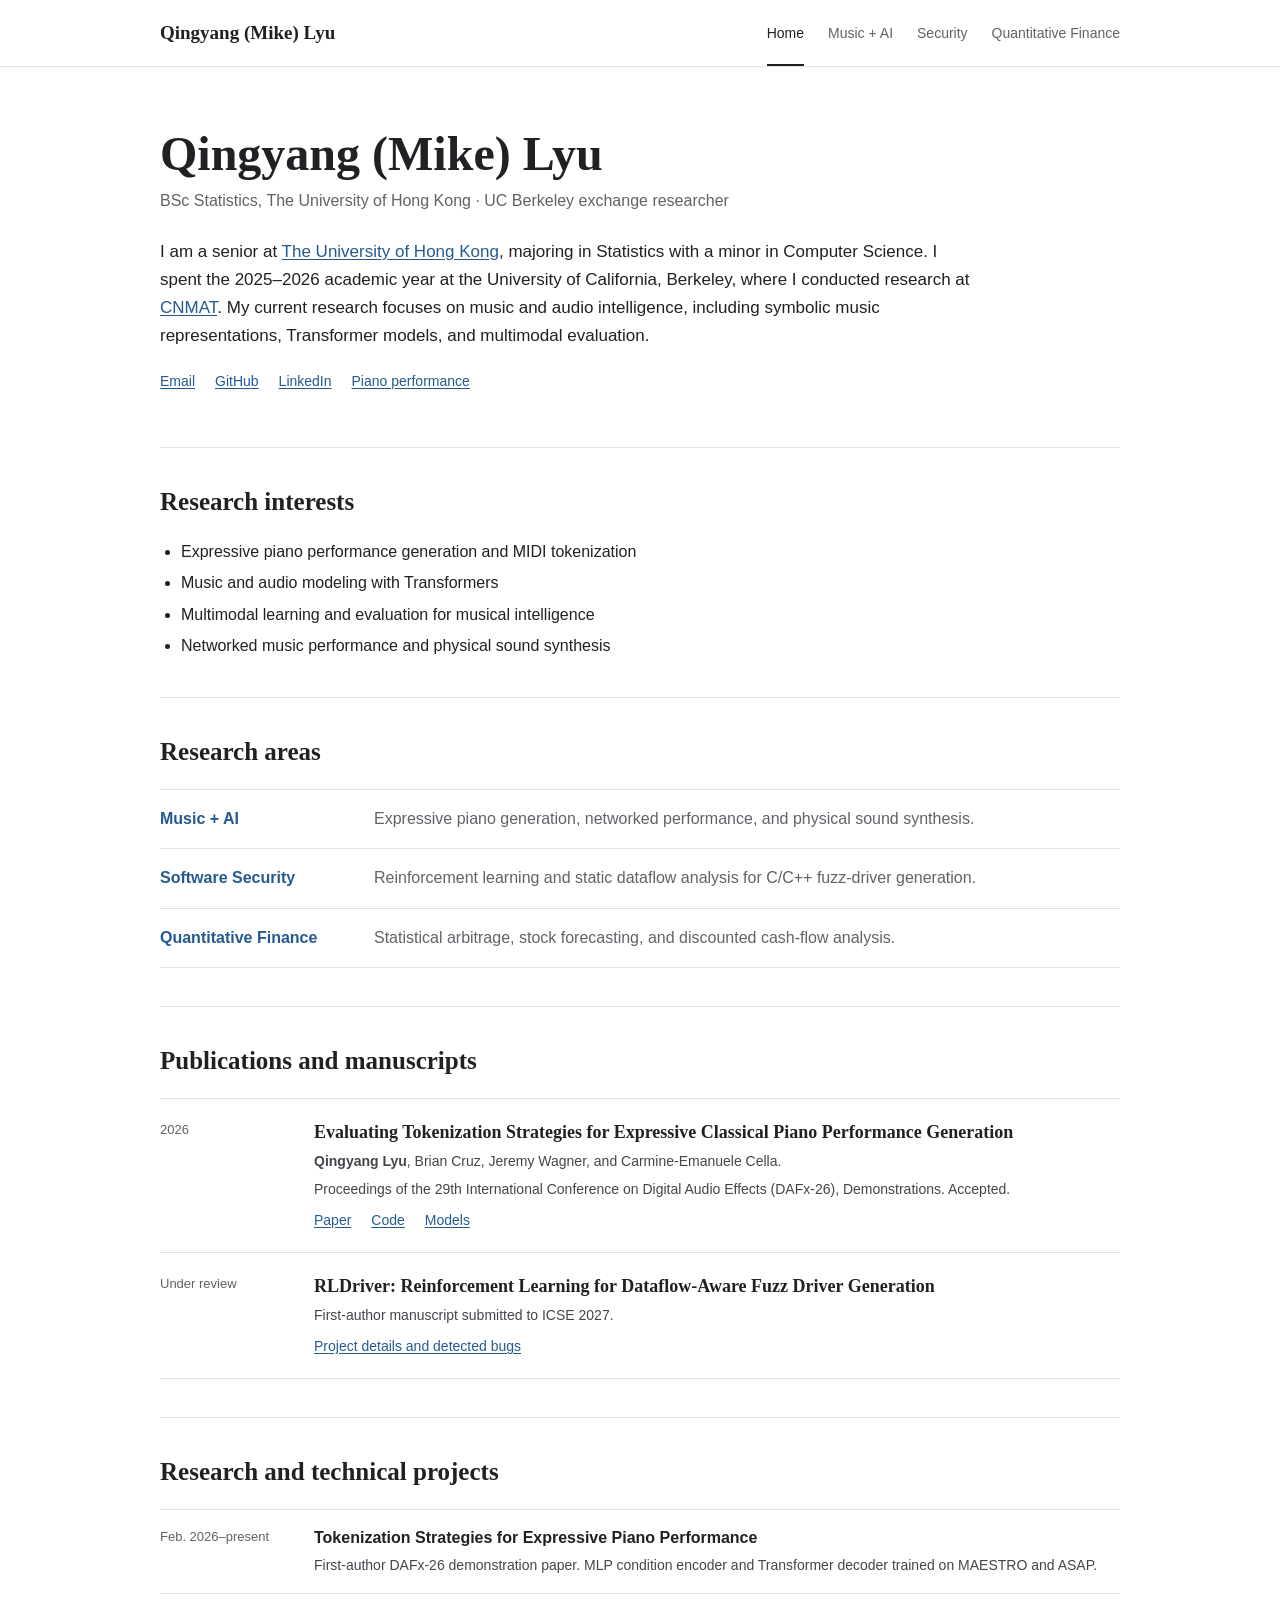
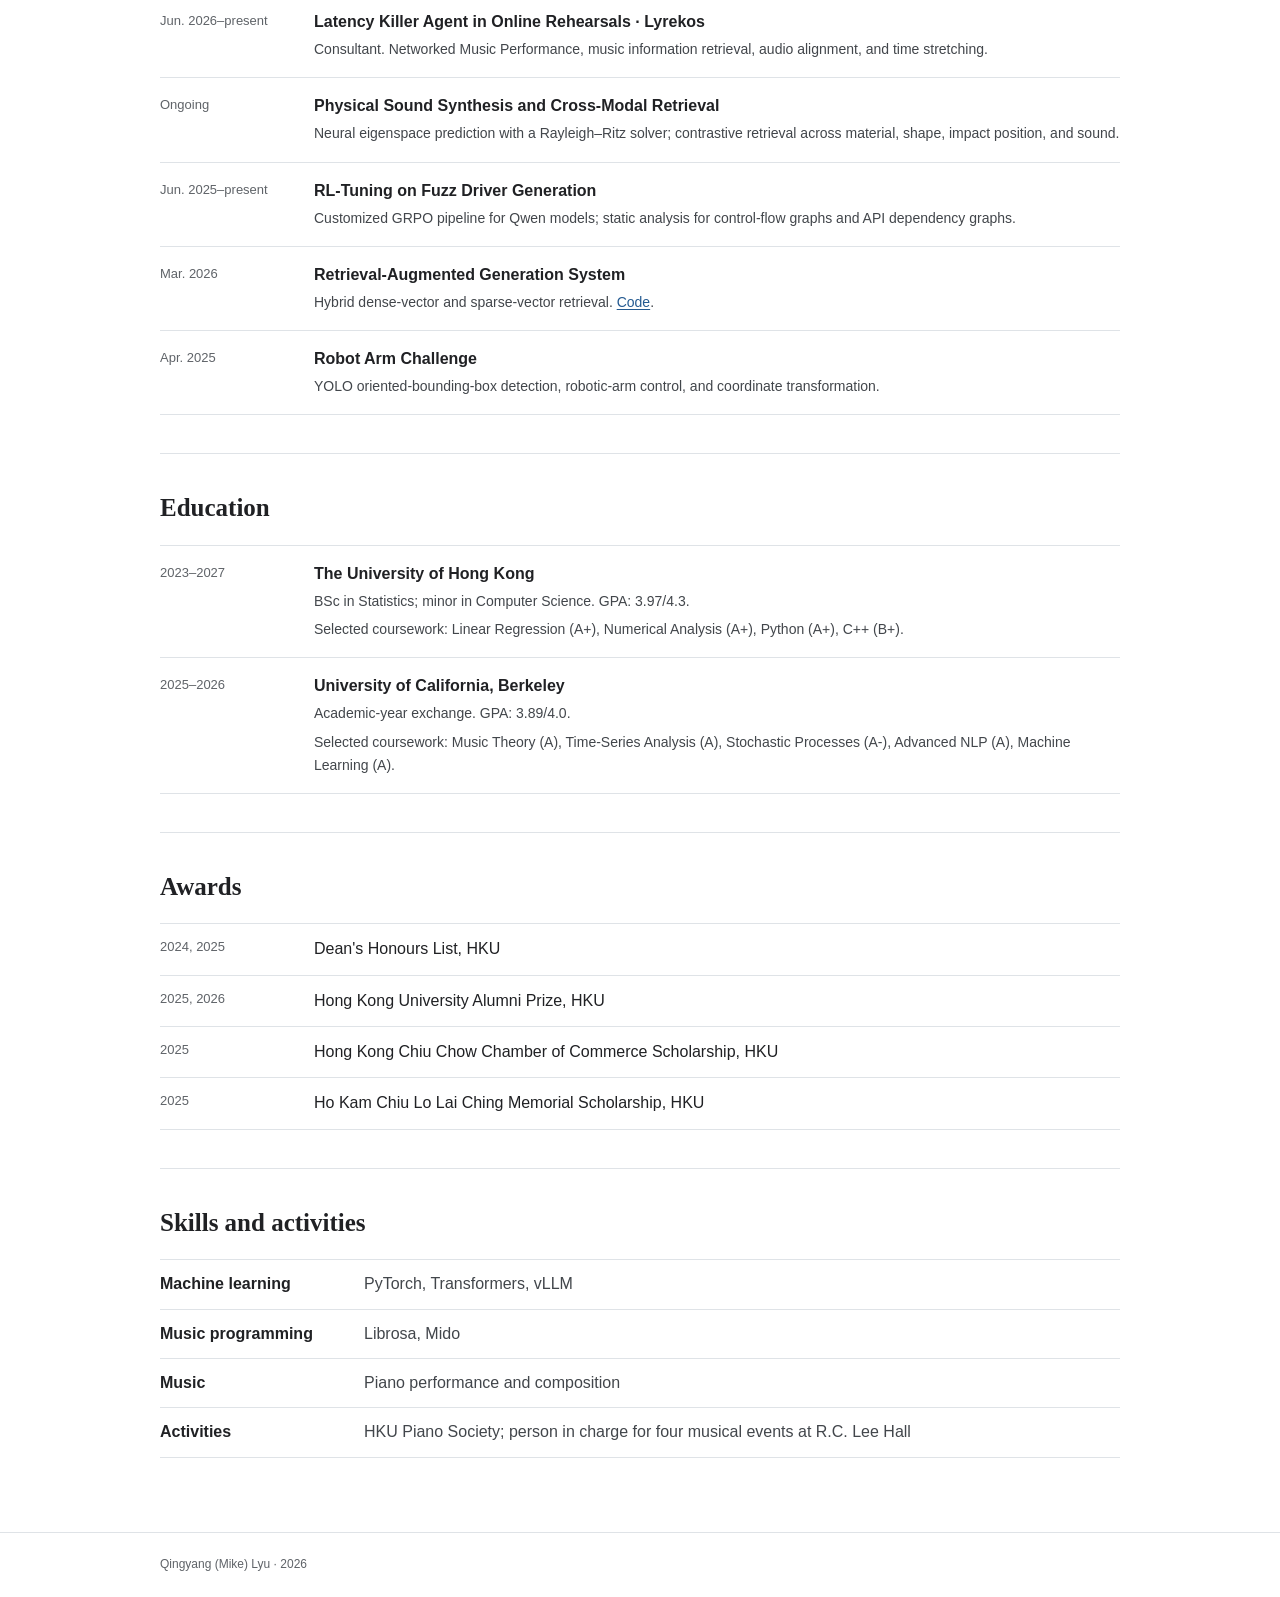
==== index.html @ 2579df9a "Bust stylesheet cache for Pages deployment" ====
<!doctype html>
<html lang="en">
  <head>
    <meta charset="utf-8" />
    <meta name="viewport" content="width=device-width, initial-scale=1" />
    <meta name="description" content="Qingyang (Mike) Lyu — music intelligence, software security, and quantitative modeling." />
    <meta name="theme-color" content="#ffffff" />
    <title>Qingyang (Mike) Lyu</title>
    <link rel="stylesheet" href="styles.css?v=20260822" />
    <script src="script.js" defer></script>
  </head>
  <body>
    <a class="skip-link" href="#main">Skip to content</a>
    <header class="site-header">
      <div class="nav-shell">
        <a class="wordmark" href="index.html">Qingyang (Mike) Lyu</a>
        <button class="nav-toggle" type="button" aria-expanded="false" aria-controls="site-nav">Menu</button>
        <nav class="site-nav" id="site-nav" aria-label="Primary navigation">
          <a class="is-current" href="index.html" aria-current="page">Home</a>
          <a href="music.html">Music + AI</a>
          <a href="security.html">Security</a>
          <a href="quant.html">Quantitative Finance</a>
        </nav>
      </div>
    </header>

    <main id="main" class="page-shell">
      <section class="bio" aria-labelledby="name">
        <h1 id="name">Qingyang (Mike) Lyu</h1>
        <p class="affiliation">BSc Statistics, The University of Hong Kong · UC Berkeley exchange researcher</p>
        <p>
          I am a senior at <a href="https://www.hku.hk/" target="_blank" rel="noreferrer">The University of Hong Kong</a>,
          majoring in Statistics with a minor in Computer Science. I spent the 2025–2026 academic year at the
          University of California, Berkeley, where I conducted research at
          <a href="https://cnmat.berkeley.edu/" target="_blank" rel="noreferrer">CNMAT</a>. My current research focuses on
          music and audio intelligence, including symbolic music representations, Transformer models, and multimodal evaluation.
        </p>
        <p class="inline-links">
          <a href="mailto:mikelyu@berkeley.edu">Email</a>
          <a href="https://github.com/Mike-menny" target="_blank" rel="noreferrer">GitHub</a>
          <a href="https://www.linkedin.com/in/qingyang-lyu-05180033b/" target="_blank" rel="noreferrer">LinkedIn</a>
          <a href="https://youtu.be/u3phIVxGdA0" target="_blank" rel="noreferrer">Piano performance</a>
        </p>
      </section>

      <section aria-labelledby="interests-title">
        <h2 id="interests-title">Research interests</h2>
        <ul class="plain-list">
          <li>Expressive piano performance generation and MIDI tokenization</li>
          <li>Music and audio modeling with Transformers</li>
          <li>Multimodal learning and evaluation for musical intelligence</li>
          <li>Networked music performance and physical sound synthesis</li>
        </ul>
      </section>

      <section aria-labelledby="areas-title">
        <h2 id="areas-title">Research areas</h2>
        <div class="research-index">
          <a href="music.html"><strong>Music + AI</strong><span>Expressive piano generation, networked performance, and physical sound synthesis.</span></a>
          <a href="security.html"><strong>Software Security</strong><span>Reinforcement learning and static dataflow analysis for C/C++ fuzz-driver generation.</span></a>
          <a href="quant.html"><strong>Quantitative Finance</strong><span>Statistical arbitrage, stock forecasting, and discounted cash-flow analysis.</span></a>
        </div>
      </section>

      <section aria-labelledby="publications-title">
        <h2 id="publications-title">Publications and manuscripts</h2>
        <div class="record-list">
          <article class="record">
            <div class="record-date">2026</div>
            <div>
              <h3>Evaluating Tokenization Strategies for Expressive Classical Piano Performance Generation</h3>
              <p><strong>Qingyang Lyu</strong>, Brian Cruz, Jeremy Wagner, and Carmine-Emanuele Cella.</p>
              <p>Proceedings of the 29th International Conference on Digital Audio Effects (DAFx-26), Demonstrations. Accepted.</p>
              <p class="record-links">
                <a href="assets/papers/lyu-et-al-dafx-2026.pdf" target="_blank">Paper</a>
                <a href="https://github.com/Mike-menny/Evaluating-Tokenization-Strategies" target="_blank" rel="noreferrer">Code</a>
                <a href="https://huggingface.co/cnmat/MIDI_tokenization_models" target="_blank" rel="noreferrer">Models</a>
              </p>
            </div>
          </article>
          <article class="record">
            <div class="record-date">Under review</div>
            <div>
              <h3>RLDriver: Reinforcement Learning for Dataflow-Aware Fuzz Driver Generation</h3>
              <p>First-author manuscript submitted to ICSE 2027.</p>
              <p class="record-links"><a href="security.html">Project details and detected bugs</a></p>
            </div>
          </article>
        </div>
      </section>

      <section aria-labelledby="projects-title">
        <h2 id="projects-title">Research and technical projects</h2>
        <div class="record-list compact-records">
          <article class="record"><div class="record-date">Feb. 2026–present</div><div><h3>Tokenization Strategies for Expressive Piano Performance</h3><p>First-author DAFx-26 demonstration paper. MLP condition encoder and Transformer decoder trained on MAESTRO and ASAP.</p></div></article>
          <article class="record"><div class="record-date">Jun. 2026–present</div><div><h3>Latency Killer Agent in Online Rehearsals · Lyrekos</h3><p>Consultant. Networked Music Performance, music information retrieval, audio alignment, and time stretching.</p></div></article>
          <article class="record"><div class="record-date">Ongoing</div><div><h3>Physical Sound Synthesis and Cross-Modal Retrieval</h3><p>Neural eigenspace prediction with a Rayleigh–Ritz solver; contrastive retrieval across material, shape, impact position, and sound.</p></div></article>
          <article class="record"><div class="record-date">Jun. 2025–present</div><div><h3>RL-Tuning on Fuzz Driver Generation</h3><p>Customized GRPO pipeline for Qwen models; static analysis for control-flow graphs and API dependency graphs.</p></div></article>
          <article class="record"><div class="record-date">Mar. 2026</div><div><h3>Retrieval-Augmented Generation System</h3><p>Hybrid dense-vector and sparse-vector retrieval. <a href="https://github.com/HLXY-420/cs288-sp26-a3" target="_blank" rel="noreferrer">Code</a>.</p></div></article>
          <article class="record"><div class="record-date">Apr. 2025</div><div><h3>Robot Arm Challenge</h3><p>YOLO oriented-bounding-box detection, robotic-arm control, and coordinate transformation.</p></div></article>
        </div>
      </section>

      <section aria-labelledby="education-title">
        <h2 id="education-title">Education</h2>
        <div class="record-list compact-records">
          <article class="record">
            <div class="record-date">2023–2027</div>
            <div><h3>The University of Hong Kong</h3><p>BSc in Statistics; minor in Computer Science. GPA: 3.97/4.3.</p><p>Selected coursework: Linear Regression (A+), Numerical Analysis (A+), Python (A+), C++ (B+).</p></div>
          </article>
          <article class="record">
            <div class="record-date">2025–2026</div>
            <div><h3>University of California, Berkeley</h3><p>Academic-year exchange. GPA: 3.89/4.0.</p><p>Selected coursework: Music Theory (A), Time-Series Analysis (A), Stochastic Processes (A-), Advanced NLP (A), Machine Learning (A).</p></div>
          </article>
        </div>
      </section>

      <section aria-labelledby="awards-title">
        <h2 id="awards-title">Awards</h2>
        <ul class="dated-list">
          <li><span>2024, 2025</span>Dean's Honours List, HKU</li>
          <li><span>2025, 2026</span>Hong Kong University Alumni Prize, HKU</li>
          <li><span>2025</span>Hong Kong Chiu Chow Chamber of Commerce Scholarship, HKU</li>
          <li><span>2025</span>Ho Kam Chiu Lo Lai Ching Memorial Scholarship, HKU</li>
        </ul>
      </section>

      <section aria-labelledby="skills-title">
        <h2 id="skills-title">Skills and activities</h2>
        <dl class="fact-list">
          <div><dt>Machine learning</dt><dd>PyTorch, Transformers, vLLM</dd></div>
          <div><dt>Music programming</dt><dd>Librosa, Mido</dd></div>
          <div><dt>Music</dt><dd>Piano performance and composition</dd></div>
          <div><dt>Activities</dt><dd>HKU Piano Society; person in charge for four musical events at R.C. Lee Hall</dd></div>
        </dl>
      </section>
    </main>

    <footer class="site-footer"><div class="page-shell">Qingyang (Mike) Lyu · <span data-year></span></div></footer>
  </body>
</html>
---- styles.css ----
:root {
  --ink: #202124;
  --muted: #5f6368;
  --link: #245a91;
  --line: #dfe3e7;
  --soft: #f6f8fa;
  --max: 960px;
  --sans: -apple-system, BlinkMacSystemFont, "Segoe UI", Helvetica, Arial, sans-serif;
  --serif: Georgia, "Times New Roman", serif;
}

* { box-sizing: border-box; }
html { scroll-behavior: smooth; }
body { margin: 0; color: var(--ink); background: #fff; font-family: var(--sans); font-size: 16px; line-height: 1.65; text-rendering: optimizeLegibility; }
a { color: var(--link); text-underline-offset: 2px; }
a:hover, a:focus-visible { color: #123f6b; }
img { display: block; max-width: 100%; height: auto; }
button { font: inherit; }
.page-shell { width: min(calc(100% - 40px), var(--max)); margin-inline: auto; }
.skip-link { position: fixed; top: -80px; left: 12px; z-index: 100; padding: 8px 12px; color: #fff; background: var(--ink); }
.skip-link:focus { top: 12px; }

.site-header { border-bottom: 1px solid var(--line); background: #fff; }
.nav-shell { width: min(calc(100% - 40px), var(--max)); min-height: 66px; margin: auto; display: flex; align-items: center; justify-content: space-between; gap: 28px; }
.wordmark { color: var(--ink); font-family: var(--serif); font-size: 19px; font-weight: 700; text-decoration: none; }
.site-nav { display: flex; align-items: center; gap: 24px; }
.site-nav a { padding: 22px 0 18px; border-bottom: 2px solid transparent; color: var(--muted); font-size: 14px; text-decoration: none; }
.site-nav a:hover, .site-nav a:focus-visible, .site-nav a.is-current { color: var(--ink); border-color: var(--ink); }
.nav-toggle { display: none; padding: 4px 0; border: 0; color: var(--ink); background: transparent; }

main.page-shell { padding-bottom: 36px; }
main > section { padding: 38px 0; border-top: 1px solid var(--line); }
main > section:first-child { border-top: 0; }
.bio { padding-top: 58px; padding-bottom: 42px; }
h1, h2, h3 { color: var(--ink); }
h1 { margin: 0 0 5px; font-family: var(--serif); font-size: clamp(34px, 5vw, 48px); line-height: 1.2; }
h2 { margin: 0 0 20px; font-family: var(--serif); font-size: 25px; line-height: 1.3; }
h3 { margin: 0; font-size: 16px; line-height: 1.45; }
p { margin: 0 0 12px; }
.bio > p:not(.affiliation):not(.inline-links) { max-width: 820px; font-size: 17px; }
.affiliation { margin-bottom: 24px; color: var(--muted); }
.inline-links, .record-links { display: flex; flex-wrap: wrap; gap: 8px 20px; }
.inline-links { margin-top: 20px; }
.inline-links a, .record-links a { font-size: 14px; }
.plain-list { margin: 0; padding-left: 21px; }
.plain-list li + li { margin-top: 5px; }

.research-index { border-top: 1px solid var(--line); }
.research-index a { display: grid; grid-template-columns: 190px 1fr; gap: 24px; padding: 16px 0; border-bottom: 1px solid var(--line); text-decoration: none; }
.research-index strong { color: var(--link); }
.research-index span { color: var(--muted); }

.record-list { border-top: 1px solid var(--line); }
.record { display: grid; grid-template-columns: 130px minmax(0, 1fr); gap: 24px; padding: 20px 0; border-bottom: 1px solid var(--line); }
.record-date { color: var(--muted); font-size: 13px; }
.record h3 { font-family: var(--serif); font-size: 18px; font-weight: 600; }
.record p { margin: 5px 0 0; color: #42464b; font-size: 14px; }
.record-links { margin-top: 8px !important; }
.compact-records .record { padding: 16px 0; }
.compact-records .record h3 { font-family: var(--sans); font-size: 16px; }

.dated-list { margin: 0; padding: 0; border-top: 1px solid var(--line); list-style: none; }
.dated-list li { display: grid; grid-template-columns: 130px 1fr; gap: 24px; padding: 12px 0; border-bottom: 1px solid var(--line); }
.dated-list span { color: var(--muted); font-size: 13px; }
.fact-list { margin: 0; border-top: 1px solid var(--line); }
.fact-list > div { display: grid; grid-template-columns: 180px 1fr; gap: 24px; padding: 11px 0; border-bottom: 1px solid var(--line); }
.fact-list dt { font-weight: 600; }
.fact-list dd { margin: 0; color: #42464b; }

.page-header { padding: 48px 0 34px; border-bottom: 1px solid var(--line); }
.eyebrow { margin: 0 0 7px; color: var(--muted); font-size: 13px; }
.page-header h1 { max-width: 820px; font-size: clamp(31px, 4.5vw, 43px); }
.page-header .summary { max-width: 820px; margin-top: 18px; color: #42464b; font-size: 17px; }
.page-meta { display: flex; flex-wrap: wrap; gap: 6px 22px; margin-top: 18px; color: var(--muted); font-size: 13px; }

.project-entry { padding: 36px 0; border-bottom: 1px solid var(--line); }
.project-entry:last-child { border-bottom: 0; }
.project-entry h2 { margin-bottom: 12px; }
.project-entry .project-meta { margin-bottom: 14px; color: var(--muted); font-size: 13px; }
.project-entry .project-summary { max-width: 820px; font-size: 17px; }
.project-entry .content { max-width: 820px; }
.project-layout { display: grid; grid-template-columns: minmax(0, .9fr) minmax(360px, 1.1fr); gap: 42px; align-items: start; }
.figure { margin: 0; }
.figure img { width: 100%; border: 1px solid var(--line); background: #fff; }
.figure figcaption { margin-top: 8px; color: var(--muted); font-size: 12px; line-height: 1.5; }
.resource-line { display: flex; flex-wrap: wrap; gap: 8px 20px; margin-top: 16px; font-size: 14px; }
.audio-sample { margin-top: 20px; }
.audio-sample span { display: block; margin-bottom: 7px; color: var(--muted); font-size: 12px; }
.audio-sample audio { width: 100%; }
.definition-list { margin: 20px 0 0; border-top: 1px solid var(--line); }
.definition-list > div { display: grid; grid-template-columns: 210px 1fr; gap: 22px; padding: 12px 0; border-bottom: 1px solid var(--line); }
.definition-list dt { font-weight: 600; }
.definition-list dd { margin: 0; color: #42464b; }
.result-list { margin: 18px 0 0; padding-left: 21px; }
.result-list li + li { margin-top: 6px; }

.bug-ledger-wrap { overflow-x: auto; border-top: 1px solid var(--ink); }
.bug-ledger { min-width: 930px; }
.bug-head, .bug-entry { display: grid; grid-template-columns: 42px 105px 170px minmax(230px, 1fr) 145px 115px; column-gap: 14px; align-items: center; }
.bug-head { padding: 9px 0; border-bottom: 1px solid var(--ink); color: var(--muted); font-size: 11px; font-weight: 700; letter-spacing: .04em; text-transform: uppercase; }
.bug-entry { min-height: 50px; padding: 9px 0; border-bottom: 1px solid var(--line); font-size: 13px; }
.bug-entry .num { color: var(--muted); }
.bug-entry .library { font-weight: 600; }
.bug-entry .location { color: #42464b; font-family: ui-monospace, SFMono-Regular, Consolas, monospace; font-size: 12px; }
.bug-entry .status { color: var(--muted); }
.bug-entry a { font-size: 12px; }
.ledger-note { margin-bottom: 18px; color: var(--muted); font-size: 14px; }

.site-footer { padding: 22px 0; border-top: 1px solid var(--line); color: var(--muted); font-size: 12px; }

@media (max-width: 760px) {
  .nav-toggle { display: block; }
  .site-nav { position: absolute; inset: 66px 0 auto; z-index: 20; display: none; padding: 7px 20px 16px; border-bottom: 1px solid var(--line); background: #fff; flex-direction: column; align-items: stretch; gap: 0; }
  .site-nav.is-open { display: flex; }
  .site-nav a { padding: 10px 0; border-bottom-width: 1px; }
  .research-index a, .record, .dated-list li, .fact-list > div, .definition-list > div, .project-layout { grid-template-columns: 1fr; gap: 4px; }
  .project-layout { gap: 24px; }
  .record-date { margin-bottom: 2px; }
}

@media (max-width: 520px) {
  .page-shell, .nav-shell { width: min(calc(100% - 28px), var(--max)); }
  .wordmark { font-size: 17px; }
  .bio { padding-top: 42px; }
  main > section { padding: 30px 0; }
}

@media (prefers-reduced-motion: reduce) { html { scroll-behavior: auto; } }
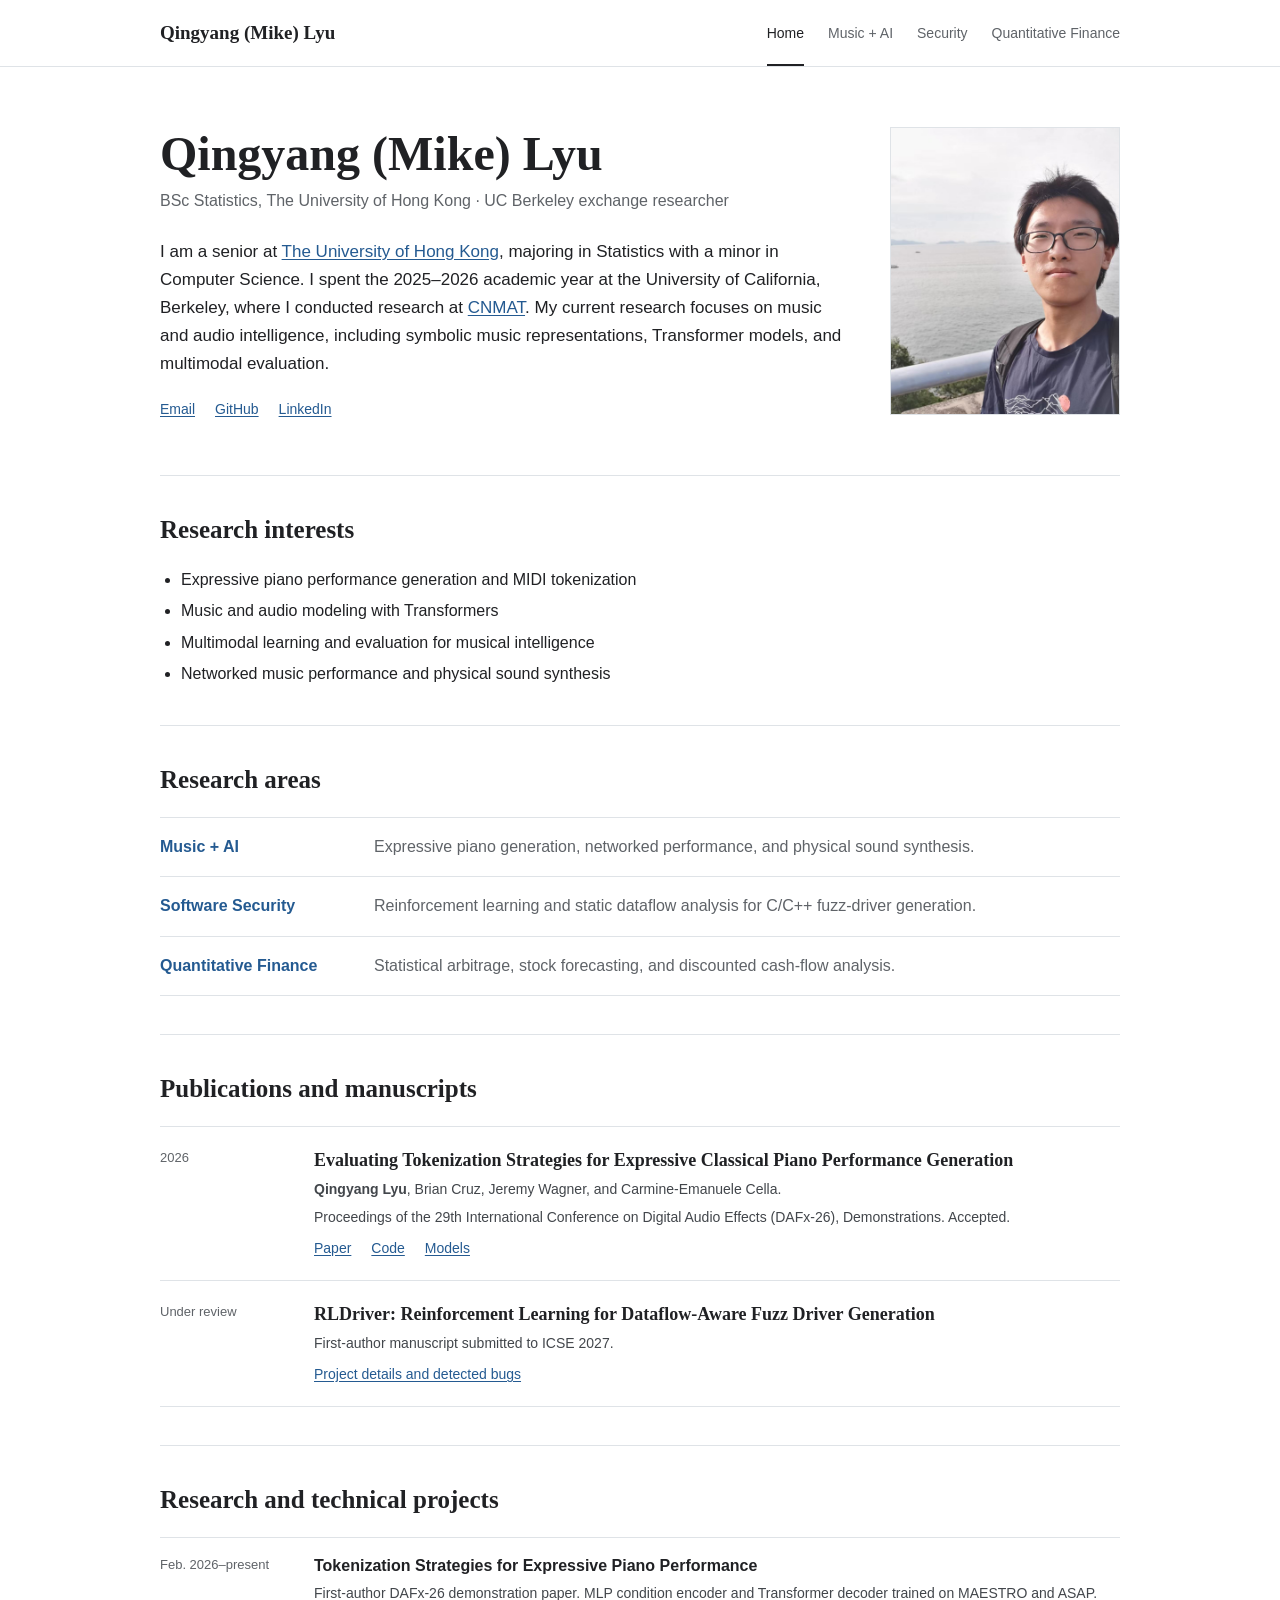
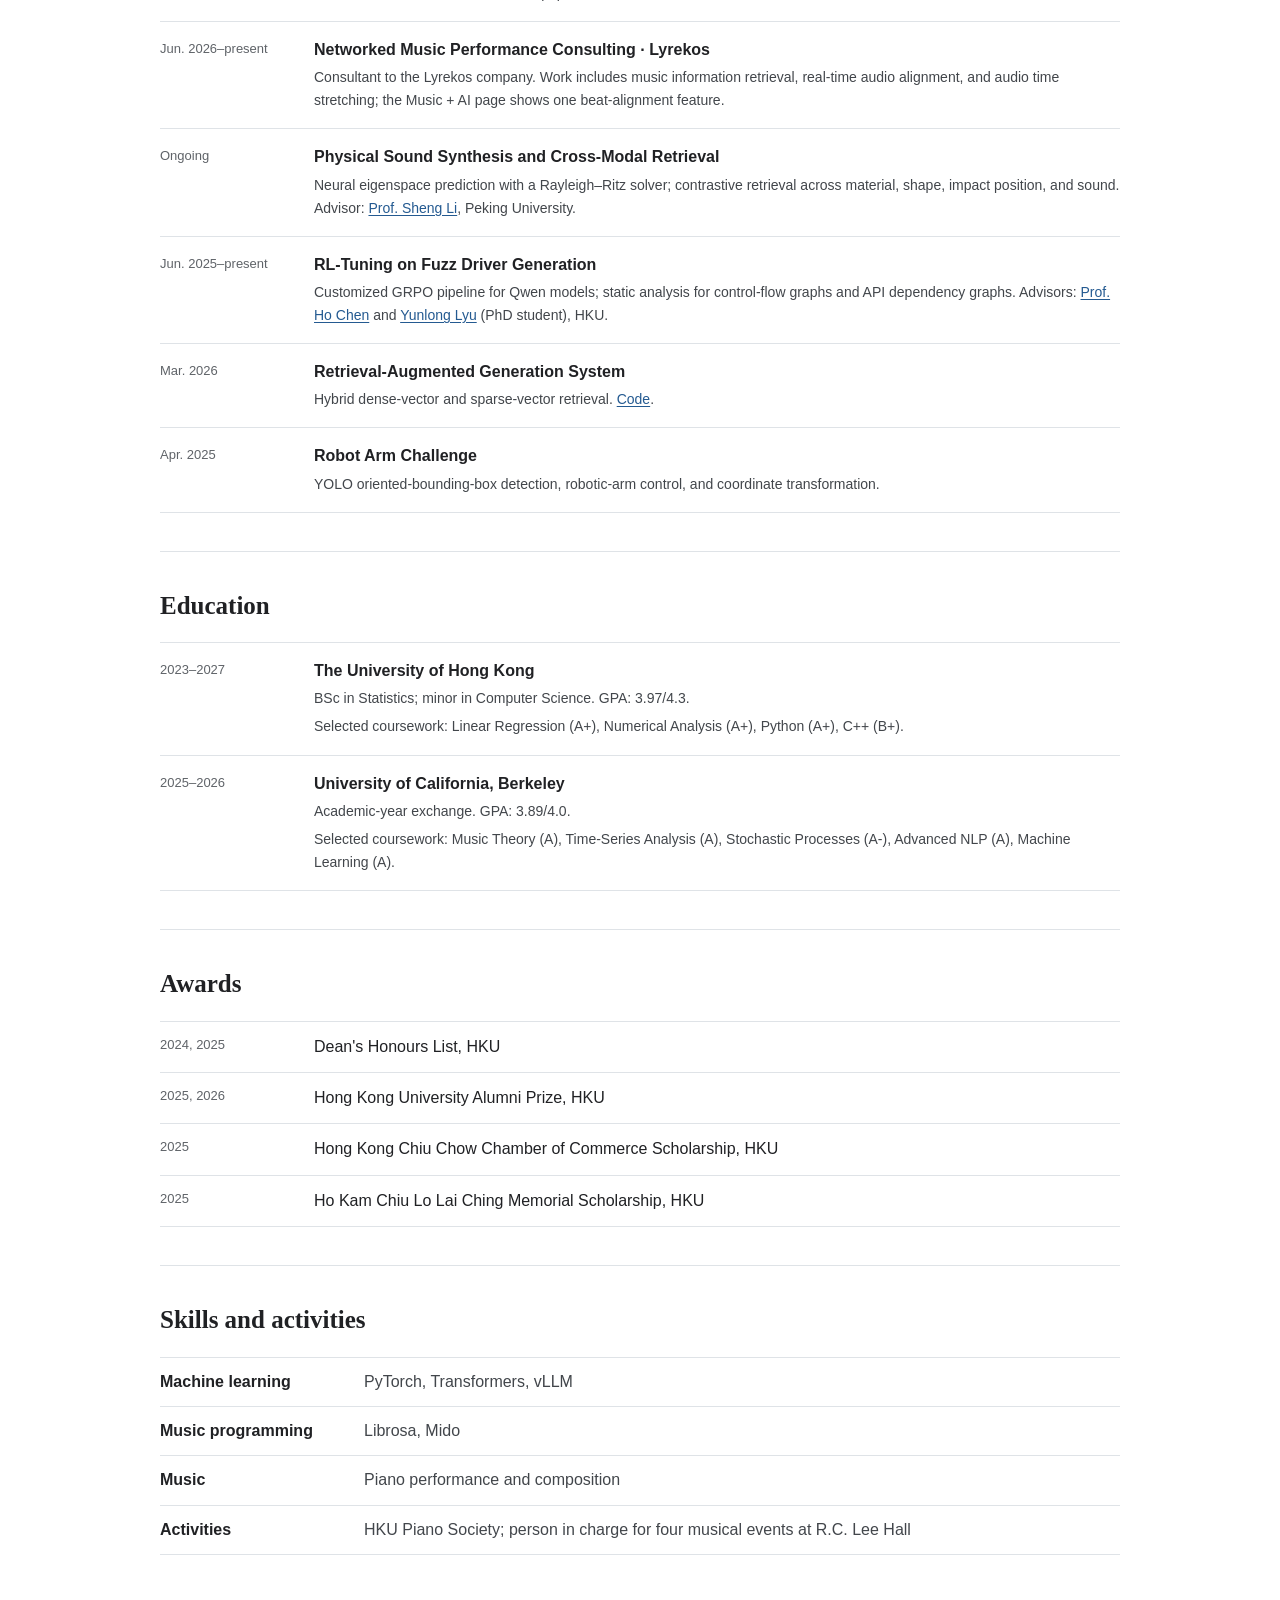
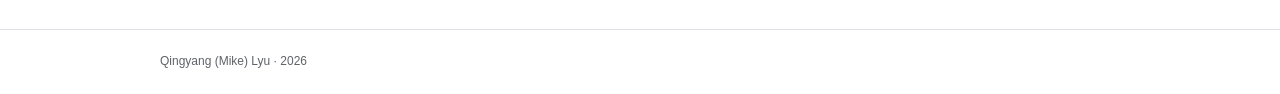
==== commit 80db4280: "Add profile media and project demos" ====
--- a/index.html
+++ b/index.html
@@ -6,7 +6,7 @@
     <meta name="description" content="Qingyang (Mike) Lyu — music intelligence, software security, and quantitative modeling." />
     <meta name="theme-color" content="#ffffff" />
     <title>Qingyang (Mike) Lyu</title>
-    <link rel="stylesheet" href="styles.css?v=20260822" />
+    <link rel="stylesheet" href="styles.css?v=20260822b" />
     <script src="script.js" defer></script>
   </head>
   <body>
@@ -26,21 +26,25 @@
 
     <main id="main" class="page-shell">
       <section class="bio" aria-labelledby="name">
-        <h1 id="name">Qingyang (Mike) Lyu</h1>
-        <p class="affiliation">BSc Statistics, The University of Hong Kong · UC Berkeley exchange researcher</p>
-        <p>
-          I am a senior at <a href="https://www.hku.hk/" target="_blank" rel="noreferrer">The University of Hong Kong</a>,
-          majoring in Statistics with a minor in Computer Science. I spent the 2025–2026 academic year at the
-          University of California, Berkeley, where I conducted research at
-          <a href="https://cnmat.berkeley.edu/" target="_blank" rel="noreferrer">CNMAT</a>. My current research focuses on
-          music and audio intelligence, including symbolic music representations, Transformer models, and multimodal evaluation.
-        </p>
-        <p class="inline-links">
-          <a href="mailto:mikelyu@berkeley.edu">Email</a>
-          <a href="https://github.com/Mike-menny" target="_blank" rel="noreferrer">GitHub</a>
-          <a href="https://www.linkedin.com/in/qingyang-lyu-05180033b/" target="_blank" rel="noreferrer">LinkedIn</a>
-          <a href="https://youtu.be/u3phIVxGdA0" target="_blank" rel="noreferrer">Piano performance</a>
-        </p>
+        <div class="bio-grid">
+          <div>
+            <h1 id="name">Qingyang (Mike) Lyu</h1>
+            <p class="affiliation">BSc Statistics, The University of Hong Kong · UC Berkeley exchange researcher</p>
+            <p>
+              I am a senior at <a href="https://www.hku.hk/" target="_blank" rel="noreferrer">The University of Hong Kong</a>,
+              majoring in Statistics with a minor in Computer Science. I spent the 2025–2026 academic year at the
+              University of California, Berkeley, where I conducted research at
+              <a href="https://cnmat.berkeley.edu/" target="_blank" rel="noreferrer">CNMAT</a>. My current research focuses on
+              music and audio intelligence, including symbolic music representations, Transformer models, and multimodal evaluation.
+            </p>
+            <p class="inline-links">
+              <a href="mailto:u3612707@connect.hku.hk">Email</a>
+              <a href="https://github.com/Mike-menny" target="_blank" rel="noreferrer">GitHub</a>
+              <a href="https://www.linkedin.com/in/qingyang-lyu-05180033b/" target="_blank" rel="noreferrer">LinkedIn</a>
+            </p>
+          </div>
+          <figure class="profile-photo"><img src="assets/images/qingyang-lyu.jpg" width="1706" height="1280" alt="Qingyang Lyu" /></figure>
+        </div>
       </section>
 
       <section aria-labelledby="interests-title">
@@ -93,9 +97,9 @@
         <h2 id="projects-title">Research and technical projects</h2>
         <div class="record-list compact-records">
           <article class="record"><div class="record-date">Feb. 2026–present</div><div><h3>Tokenization Strategies for Expressive Piano Performance</h3><p>First-author DAFx-26 demonstration paper. MLP condition encoder and Transformer decoder trained on MAESTRO and ASAP.</p></div></article>
-          <article class="record"><div class="record-date">Jun. 2026–present</div><div><h3>Latency Killer Agent in Online Rehearsals · Lyrekos</h3><p>Consultant. Networked Music Performance, music information retrieval, audio alignment, and time stretching.</p></div></article>
-          <article class="record"><div class="record-date">Ongoing</div><div><h3>Physical Sound Synthesis and Cross-Modal Retrieval</h3><p>Neural eigenspace prediction with a Rayleigh–Ritz solver; contrastive retrieval across material, shape, impact position, and sound.</p></div></article>
-          <article class="record"><div class="record-date">Jun. 2025–present</div><div><h3>RL-Tuning on Fuzz Driver Generation</h3><p>Customized GRPO pipeline for Qwen models; static analysis for control-flow graphs and API dependency graphs.</p></div></article>
+          <article class="record"><div class="record-date">Jun. 2026–present</div><div><h3>Networked Music Performance Consulting · Lyrekos</h3><p>Consultant to the Lyrekos company. Work includes music information retrieval, real-time audio alignment, and audio time stretching; the Music + AI page shows one beat-alignment feature.</p></div></article>
+          <article class="record"><div class="record-date">Ongoing</div><div><h3>Physical Sound Synthesis and Cross-Modal Retrieval</h3><p>Neural eigenspace prediction with a Rayleigh–Ritz solver; contrastive retrieval across material, shape, impact position, and sound. Advisor: <a href="https://www.graphics.pku.edu.cn/xztd/jgfaculty/lisheng/index.htm" target="_blank" rel="noreferrer">Prof. Sheng Li</a>, Peking University.</p></div></article>
+          <article class="record"><div class="record-date">Jun. 2025–present</div><div><h3>RL-Tuning on Fuzz Driver Generation</h3><p>Customized GRPO pipeline for Qwen models; static analysis for control-flow graphs and API dependency graphs. Advisors: <a href="https://www.cs.hku.hk/index.php/people/academic-staff/chenho" target="_blank" rel="noreferrer">Prof. Ho Chen</a> and <a href="https://yunlongs.cn/" target="_blank" rel="noreferrer">Yunlong Lyu</a> (PhD student), HKU.</p></div></article>
           <article class="record"><div class="record-date">Mar. 2026</div><div><h3>Retrieval-Augmented Generation System</h3><p>Hybrid dense-vector and sparse-vector retrieval. <a href="https://github.com/HLXY-420/cs288-sp26-a3" target="_blank" rel="noreferrer">Code</a>.</p></div></article>
           <article class="record"><div class="record-date">Apr. 2025</div><div><h3>Robot Arm Challenge</h3><p>YOLO oriented-bounding-box detection, robotic-arm control, and coordinate transformation.</p></div></article>
         </div>
--- a/styles.css
+++ b/styles.css
@@ -32,13 +32,16 @@
 main > section { padding: 38px 0; border-top: 1px solid var(--line); }
 main > section:first-child { border-top: 0; }
 .bio { padding-top: 58px; padding-bottom: 42px; }
+.bio-grid { display: grid; grid-template-columns: minmax(0, 1fr) 230px; gap: 46px; align-items: start; }
 h1, h2, h3 { color: var(--ink); }
 h1 { margin: 0 0 5px; font-family: var(--serif); font-size: clamp(34px, 5vw, 48px); line-height: 1.2; }
 h2 { margin: 0 0 20px; font-family: var(--serif); font-size: 25px; line-height: 1.3; }
 h3 { margin: 0; font-size: 16px; line-height: 1.45; }
 p { margin: 0 0 12px; }
-.bio > p:not(.affiliation):not(.inline-links) { max-width: 820px; font-size: 17px; }
+.bio-grid > div > p:not(.affiliation):not(.inline-links) { max-width: 720px; font-size: 17px; }
 .affiliation { margin-bottom: 24px; color: var(--muted); }
+.profile-photo { margin: 2px 0 0; }
+.profile-photo img { width: 100%; aspect-ratio: 4 / 5; border: 1px solid var(--line); object-fit: cover; object-position: 69% center; }
 .inline-links, .record-links { display: flex; flex-wrap: wrap; gap: 8px 20px; }
 .inline-links { margin-top: 20px; }
 .inline-links a, .record-links a { font-size: 14px; }
@@ -72,6 +75,7 @@
 .page-header h1 { max-width: 820px; font-size: clamp(31px, 4.5vw, 43px); }
 .page-header .summary { max-width: 820px; margin-top: 18px; color: #42464b; font-size: 17px; }
 .page-meta { display: flex; flex-wrap: wrap; gap: 6px 22px; margin-top: 18px; color: var(--muted); font-size: 13px; }
+.advisor-line { margin: 14px 0 0; color: #42464b; font-size: 14px; }
 
 .project-entry { padding: 36px 0; border-bottom: 1px solid var(--line); }
 .project-entry:last-child { border-bottom: 0; }
@@ -87,6 +91,9 @@
 .audio-sample { margin-top: 20px; }
 .audio-sample span { display: block; margin-bottom: 7px; color: var(--muted); font-size: 12px; }
 .audio-sample audio { width: 100%; }
+.video-figure { margin: 28px 0 0; }
+.video-figure video { display: block; width: 100%; max-height: 720px; border: 1px solid var(--line); background: #000; }
+.video-figure figcaption { margin-top: 8px; color: var(--muted); font-size: 12px; line-height: 1.5; }
 .definition-list { margin: 20px 0 0; border-top: 1px solid var(--line); }
 .definition-list > div { display: grid; grid-template-columns: 210px 1fr; gap: 22px; padding: 12px 0; border-bottom: 1px solid var(--line); }
 .definition-list dt { font-weight: 600; }
@@ -113,7 +120,9 @@
   .site-nav { position: absolute; inset: 66px 0 auto; z-index: 20; display: none; padding: 7px 20px 16px; border-bottom: 1px solid var(--line); background: #fff; flex-direction: column; align-items: stretch; gap: 0; }
   .site-nav.is-open { display: flex; }
   .site-nav a { padding: 10px 0; border-bottom-width: 1px; }
-  .research-index a, .record, .dated-list li, .fact-list > div, .definition-list > div, .project-layout { grid-template-columns: 1fr; gap: 4px; }
+  .bio-grid, .research-index a, .record, .dated-list li, .fact-list > div, .definition-list > div, .project-layout { grid-template-columns: 1fr; gap: 4px; }
+  .bio-grid { gap: 30px; }
+  .profile-photo { max-width: 220px; }
   .project-layout { gap: 24px; }
   .record-date { margin-bottom: 2px; }
 }
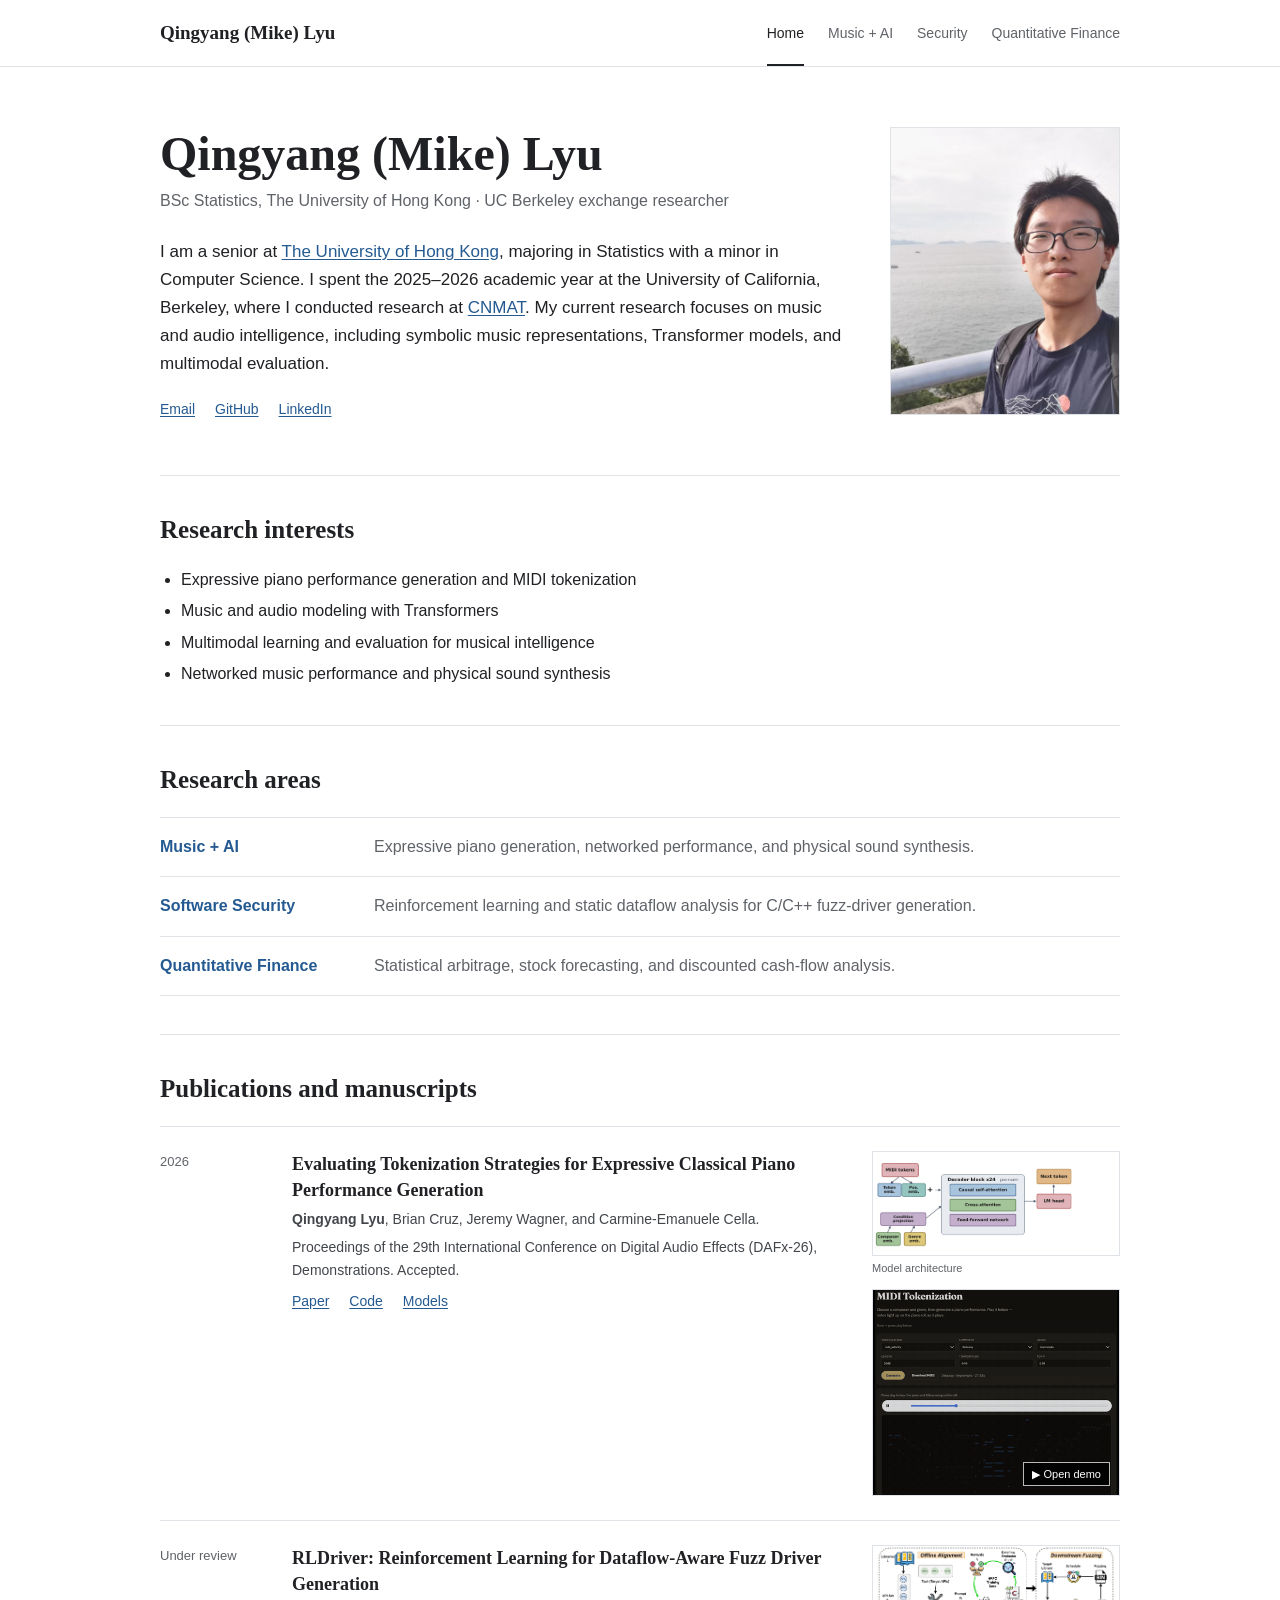
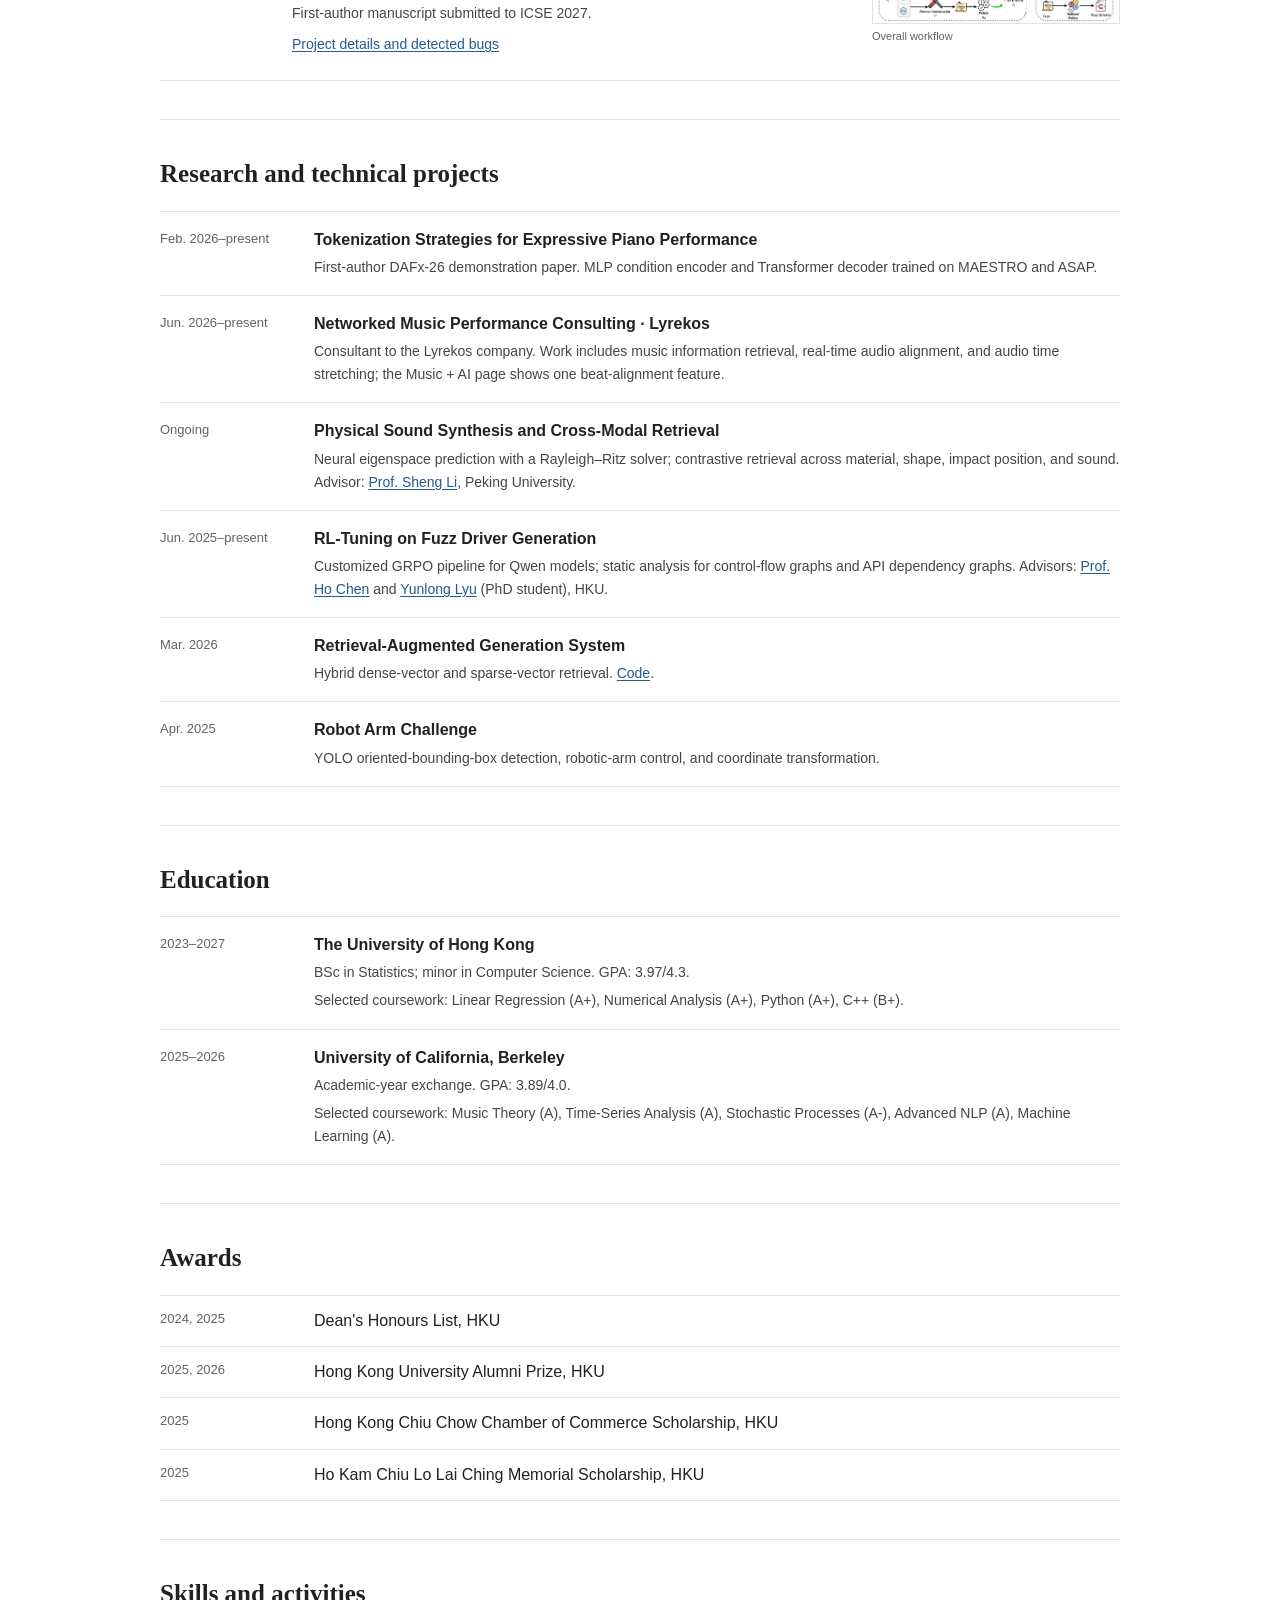
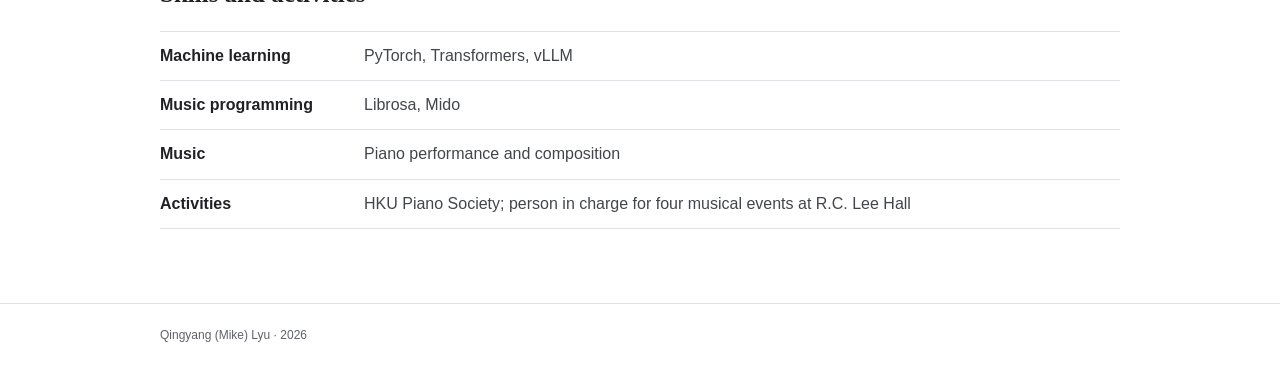
==== commit f5b5d5b9: "Add publication visuals and interactive MIDI preview" ====
--- a/index.html
+++ b/index.html
@@ -6,7 +6,7 @@
     <meta name="description" content="Qingyang (Mike) Lyu — music intelligence, software security, and quantitative modeling." />
     <meta name="theme-color" content="#ffffff" />
     <title>Qingyang (Mike) Lyu</title>
-    <link rel="stylesheet" href="styles.css?v=20260822b" />
+    <link rel="stylesheet" href="styles.css?v=20260822c" />
     <script src="script.js" defer></script>
   </head>
   <body>
@@ -69,9 +69,9 @@
       <section aria-labelledby="publications-title">
         <h2 id="publications-title">Publications and manuscripts</h2>
         <div class="record-list">
-          <article class="record">
+          <article class="record publication-record">
             <div class="record-date">2026</div>
-            <div>
+            <div class="publication-copy">
               <h3>Evaluating Tokenization Strategies for Expressive Classical Piano Performance Generation</h3>
               <p><strong>Qingyang Lyu</strong>, Brian Cruz, Jeremy Wagner, and Carmine-Emanuele Cella.</p>
               <p>Proceedings of the 29th International Conference on Digital Audio Effects (DAFx-26), Demonstrations. Accepted.</p>
@@ -81,13 +81,29 @@
                 <a href="https://huggingface.co/cnmat/MIDI_tokenization_models" target="_blank" rel="noreferrer">Models</a>
               </p>
             </div>
+            <div class="publication-media">
+              <a class="publication-architecture" href="music.html#tokenization" aria-label="View the MIDI tokenization project">
+                <img src="assets/images/music-transformer-architecture.png" width="1243" height="524" alt="Architecture of the conditional Transformer for expressive piano performance generation" />
+                <span>Model architecture</span>
+              </a>
+              <button class="demo-preview" type="button" data-open-demo="midi-demo-dialog" aria-label="Open the full MIDI tokenization demo">
+                <img src="assets/images/midi-tokenization-preview.gif" width="440" height="366" alt="Animated preview of generated notes in the MIDI piano roll" />
+                <span class="demo-preview-label"><span aria-hidden="true">▶</span> Open demo</span>
+              </button>
+            </div>
           </article>
-          <article class="record">
+          <article class="record publication-record">
             <div class="record-date">Under review</div>
-            <div>
+            <div class="publication-copy">
               <h3>RLDriver: Reinforcement Learning for Dataflow-Aware Fuzz Driver Generation</h3>
               <p>First-author manuscript submitted to ICSE 2027.</p>
               <p class="record-links"><a href="security.html">Project details and detected bugs</a></p>
+            </div>
+            <div class="publication-media">
+              <a class="publication-architecture" href="security.html" aria-label="View the RLDriver project">
+                <img src="assets/images/security-workflow.png" width="2093" height="653" alt="Overall RLDriver workflow for dataflow-aware fuzz driver generation" />
+                <span>Overall workflow</span>
+              </a>
             </div>
           </article>
         </div>
@@ -140,6 +156,21 @@
       </section>
     </main>
 
+    <dialog class="demo-dialog" id="midi-demo-dialog" aria-labelledby="midi-demo-title">
+      <div class="demo-dialog-header">
+        <div>
+          <p class="eyebrow">Project demo</p>
+          <h2 id="midi-demo-title">MIDI tokenization and piano generation</h2>
+        </div>
+        <button class="demo-dialog-close" type="button" data-close-demo aria-label="Close demo">Close</button>
+      </div>
+      <video controls playsinline preload="metadata" poster="assets/images/midi-tokenization-demo.jpg">
+        <source src="assets/videos/midi-tokenization-demo.mp4" type="video/mp4" />
+        Your browser does not support embedded video.
+      </video>
+      <p class="demo-dialog-caption">Generation controls and the piano-roll playback interface used in the project demo.</p>
+    </dialog>
+
     <footer class="site-footer"><div class="page-shell">Qingyang (Mike) Lyu · <span data-year></span></div></footer>
   </body>
 </html>
--- a/styles.css
+++ b/styles.css
@@ -62,6 +62,29 @@
 .compact-records .record { padding: 16px 0; }
 .compact-records .record h3 { font-family: var(--sans); font-size: 16px; }
 
+.publication-record { grid-template-columns: 110px minmax(0, 1fr) 248px; gap: 22px; align-items: start; padding: 24px 0; }
+.publication-copy { min-width: 0; }
+.publication-media { display: grid; gap: 12px; }
+.publication-architecture { display: block; color: var(--muted); font-size: 11px; line-height: 1.45; text-decoration: none; }
+.publication-architecture img { width: 100%; min-height: 76px; border: 1px solid var(--line); background: #fff; object-fit: contain; }
+.publication-architecture span { display: block; margin-top: 5px; }
+.publication-architecture:hover span, .publication-architecture:focus-visible span { color: var(--link); text-decoration: underline; }
+.demo-preview { position: relative; display: block; width: 100%; padding: 0; overflow: hidden; border: 1px solid var(--line); color: #fff; background: #111; cursor: pointer; text-align: left; }
+.demo-preview img { width: 100%; aspect-ratio: 440 / 366; opacity: .88; object-fit: cover; transition: opacity 150ms ease; }
+.demo-preview:hover img, .demo-preview:focus-visible img { opacity: .66; }
+.demo-preview:focus-visible { outline: 2px solid var(--link); outline-offset: 2px; }
+.demo-preview-label { position: absolute; right: 9px; bottom: 9px; padding: 4px 8px; border: 1px solid rgba(255,255,255,.72); background: rgba(0,0,0,.78); font-size: 11px; line-height: 1.3; }
+
+.demo-dialog { width: min(calc(100% - 36px), 980px); max-width: none; max-height: calc(100vh - 36px); padding: 0; overflow: auto; border: 1px solid #aeb4ba; background: #fff; color: var(--ink); box-shadow: 0 16px 50px rgba(0,0,0,.2); }
+.demo-dialog::backdrop { background: rgba(20,24,28,.72); }
+.demo-dialog-header { display: flex; align-items: start; justify-content: space-between; gap: 24px; padding: 18px 20px 15px; border-bottom: 1px solid var(--line); }
+.demo-dialog-header .eyebrow { margin-bottom: 2px; }
+.demo-dialog-header h2 { margin: 0; font-size: 21px; }
+.demo-dialog-close { padding: 5px 10px; border: 1px solid var(--line); color: var(--ink); background: #fff; cursor: pointer; font-size: 13px; }
+.demo-dialog-close:hover, .demo-dialog-close:focus-visible { border-color: var(--ink); }
+.demo-dialog video { display: block; width: 100%; max-height: calc(100vh - 190px); background: #000; }
+.demo-dialog-caption { margin: 0; padding: 10px 20px 14px; color: var(--muted); font-size: 12px; }
+
 .dated-list { margin: 0; padding: 0; border-top: 1px solid var(--line); list-style: none; }
 .dated-list li { display: grid; grid-template-columns: 130px 1fr; gap: 24px; padding: 12px 0; border-bottom: 1px solid var(--line); }
 .dated-list span { color: var(--muted); font-size: 13px; }
@@ -125,6 +148,8 @@
   .profile-photo { max-width: 220px; }
   .project-layout { gap: 24px; }
   .record-date { margin-bottom: 2px; }
+  .publication-record { gap: 9px; }
+  .publication-media { max-width: 420px; margin-top: 10px; }
 }
 
 @media (max-width: 520px) {
@@ -132,6 +157,10 @@
   .wordmark { font-size: 17px; }
   .bio { padding-top: 42px; }
   main > section { padding: 30px 0; }
+  .demo-dialog { width: calc(100% - 20px); max-height: calc(100vh - 20px); }
+  .demo-dialog-header { padding: 14px; }
+  .demo-dialog-header h2 { font-size: 18px; }
+  .demo-dialog-caption { padding-inline: 14px; }
 }
 
 @media (prefers-reduced-motion: reduce) { html { scroll-behavior: auto; } }
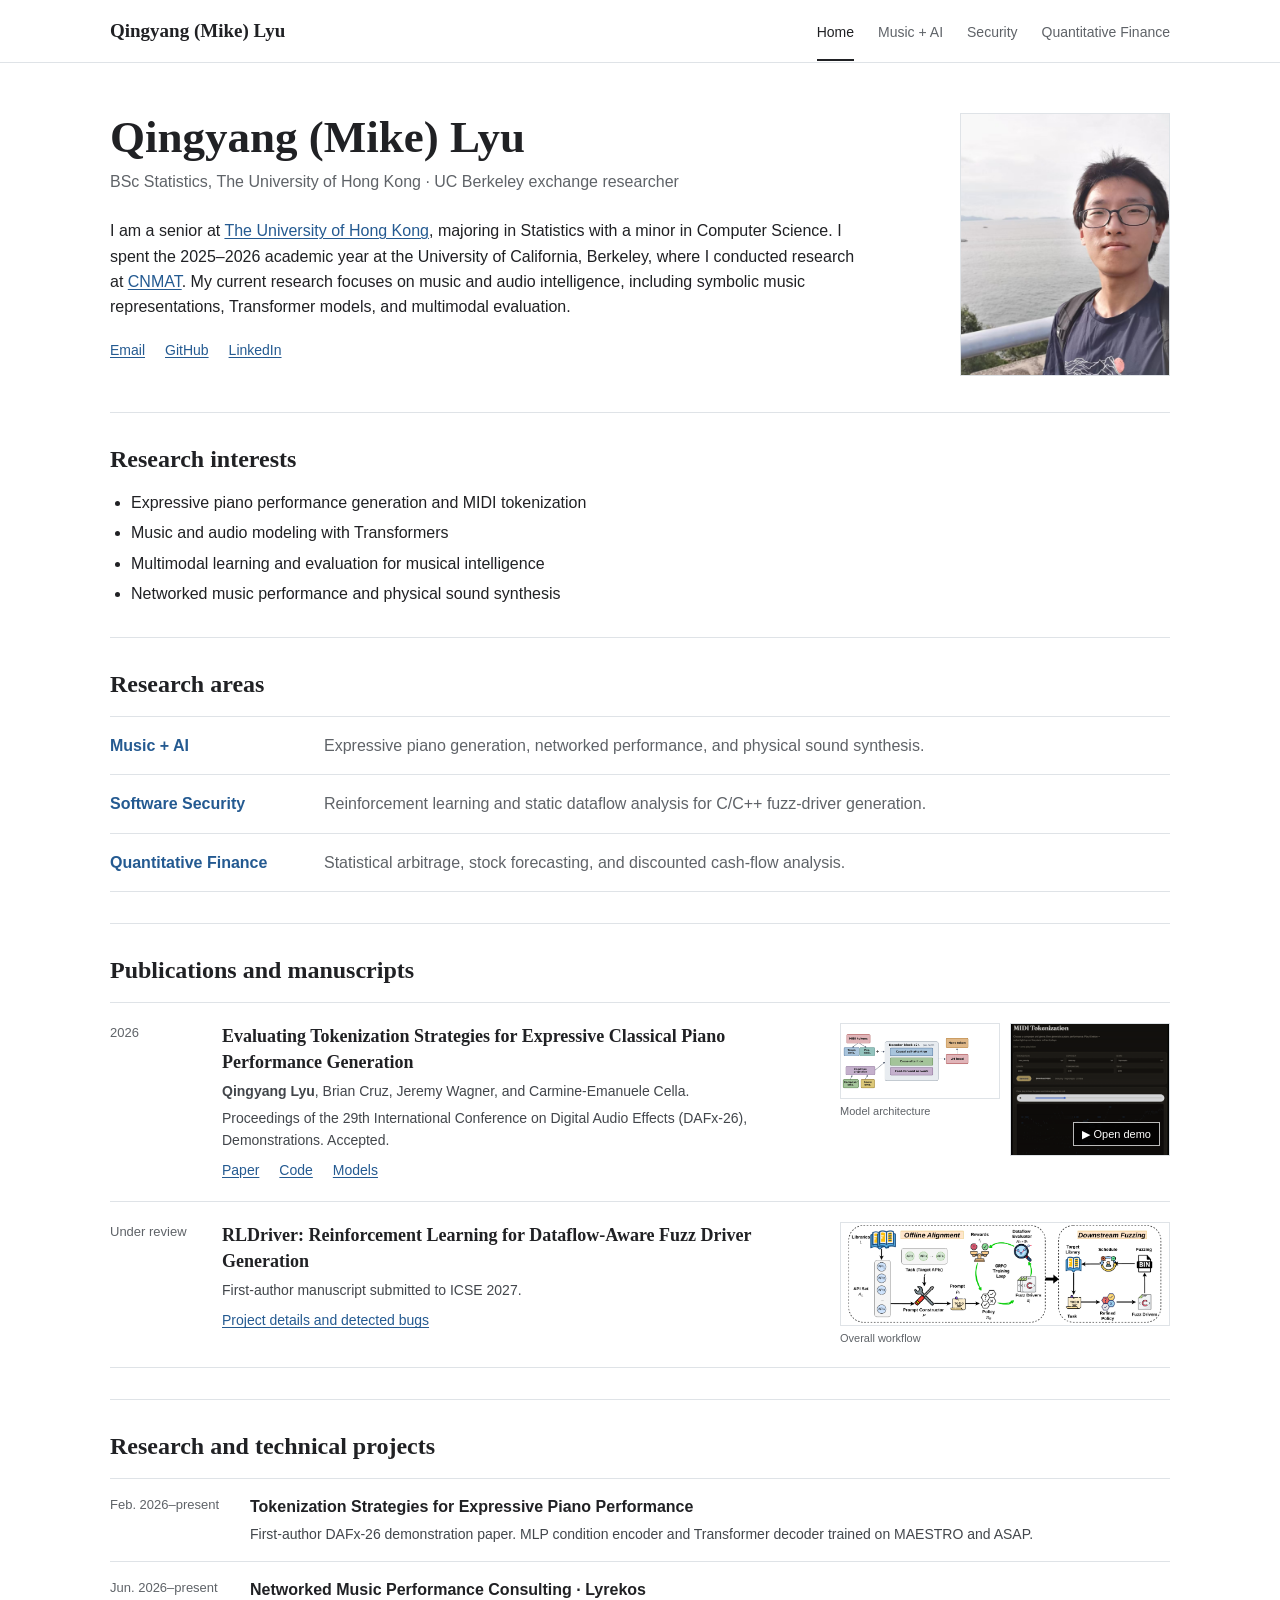
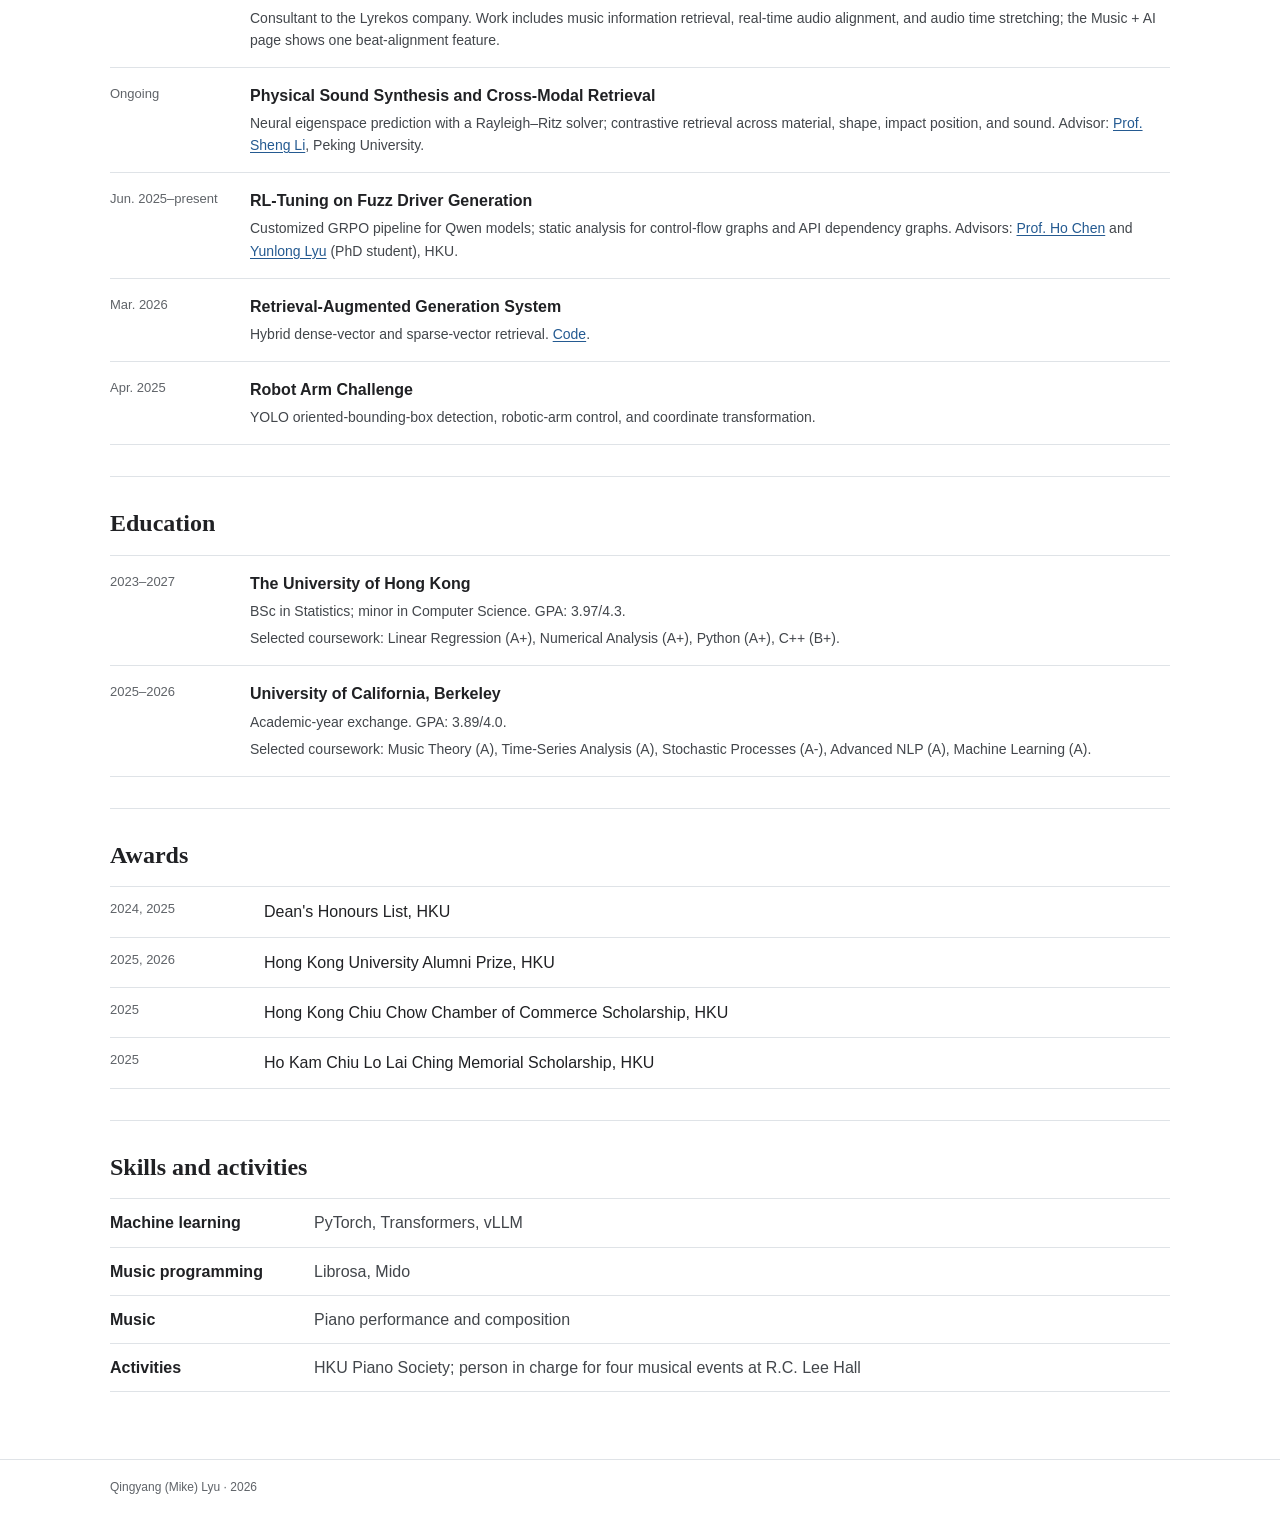
==== commit d881eccc: "Refine portfolio spacing and media layout" ====
--- a/index.html
+++ b/index.html
@@ -6,7 +6,7 @@
     <meta name="description" content="Qingyang (Mike) Lyu — music intelligence, software security, and quantitative modeling." />
     <meta name="theme-color" content="#ffffff" />
     <title>Qingyang (Mike) Lyu</title>
-    <link rel="stylesheet" href="styles.css?v=20260822c" />
+    <link rel="stylesheet" href="styles.css?v=20260822f" />
     <script src="script.js" defer></script>
   </head>
   <body>
@@ -81,7 +81,7 @@
                 <a href="https://huggingface.co/cnmat/MIDI_tokenization_models" target="_blank" rel="noreferrer">Models</a>
               </p>
             </div>
-            <div class="publication-media">
+            <div class="publication-media publication-media-split">
               <a class="publication-architecture" href="music.html#tokenization" aria-label="View the MIDI tokenization project">
                 <img src="assets/images/music-transformer-architecture.png" width="1243" height="524" alt="Architecture of the conditional Transformer for expressive piano performance generation" />
                 <span>Model architecture</span>
--- a/styles.css
+++ b/styles.css
@@ -4,14 +4,14 @@
   --link: #245a91;
   --line: #dfe3e7;
   --soft: #f6f8fa;
-  --max: 960px;
+  --max: 1060px;
   --sans: -apple-system, BlinkMacSystemFont, "Segoe UI", Helvetica, Arial, sans-serif;
   --serif: Georgia, "Times New Roman", serif;
 }
 
 * { box-sizing: border-box; }
 html { scroll-behavior: smooth; }
-body { margin: 0; color: var(--ink); background: #fff; font-family: var(--sans); font-size: 16px; line-height: 1.65; text-rendering: optimizeLegibility; }
+body { margin: 0; color: var(--ink); background: #fff; font-family: var(--sans); font-size: 16px; line-height: 1.58; text-rendering: optimizeLegibility; }
 a { color: var(--link); text-underline-offset: 2px; }
 a:hover, a:focus-visible { color: #123f6b; }
 img { display: block; max-width: 100%; height: auto; }
@@ -21,24 +21,24 @@
 .skip-link:focus { top: 12px; }
 
 .site-header { border-bottom: 1px solid var(--line); background: #fff; }
-.nav-shell { width: min(calc(100% - 40px), var(--max)); min-height: 66px; margin: auto; display: flex; align-items: center; justify-content: space-between; gap: 28px; }
+.nav-shell { width: min(calc(100% - 40px), var(--max)); min-height: 62px; margin: auto; display: flex; align-items: center; justify-content: space-between; gap: 28px; }
 .wordmark { color: var(--ink); font-family: var(--serif); font-size: 19px; font-weight: 700; text-decoration: none; }
 .site-nav { display: flex; align-items: center; gap: 24px; }
-.site-nav a { padding: 22px 0 18px; border-bottom: 2px solid transparent; color: var(--muted); font-size: 14px; text-decoration: none; }
+.site-nav a { padding: 20px 0 16px; border-bottom: 2px solid transparent; color: var(--muted); font-size: 14px; text-decoration: none; }
 .site-nav a:hover, .site-nav a:focus-visible, .site-nav a.is-current { color: var(--ink); border-color: var(--ink); }
 .nav-toggle { display: none; padding: 4px 0; border: 0; color: var(--ink); background: transparent; }
 
 main.page-shell { padding-bottom: 36px; }
-main > section { padding: 38px 0; border-top: 1px solid var(--line); }
+main > section { padding: 31px 0; border-top: 1px solid var(--line); }
 main > section:first-child { border-top: 0; }
-.bio { padding-top: 58px; padding-bottom: 42px; }
-.bio-grid { display: grid; grid-template-columns: minmax(0, 1fr) 230px; gap: 46px; align-items: start; }
+.bio { padding-top: 48px; padding-bottom: 36px; }
+.bio-grid { display: grid; grid-template-columns: minmax(0, 1fr) 210px; gap: 42px; align-items: start; }
 h1, h2, h3 { color: var(--ink); }
-h1 { margin: 0 0 5px; font-family: var(--serif); font-size: clamp(34px, 5vw, 48px); line-height: 1.2; }
-h2 { margin: 0 0 20px; font-family: var(--serif); font-size: 25px; line-height: 1.3; }
+h1 { margin: 0 0 5px; font-family: var(--serif); font-size: clamp(33px, 5vw, 45px); line-height: 1.18; }
+h2 { margin: 0 0 16px; font-family: var(--serif); font-size: 24px; line-height: 1.28; }
 h3 { margin: 0; font-size: 16px; line-height: 1.45; }
 p { margin: 0 0 12px; }
-.bio-grid > div > p:not(.affiliation):not(.inline-links) { max-width: 720px; font-size: 17px; }
+.bio-grid > div > p:not(.affiliation):not(.inline-links) { max-width: 760px; font-size: 16px; }
 .affiliation { margin-bottom: 24px; color: var(--muted); }
 .profile-photo { margin: 2px 0 0; }
 .profile-photo img { width: 100%; aspect-ratio: 4 / 5; border: 1px solid var(--line); object-fit: cover; object-position: 69% center; }
@@ -54,7 +54,7 @@
 .research-index span { color: var(--muted); }
 
 .record-list { border-top: 1px solid var(--line); }
-.record { display: grid; grid-template-columns: 130px minmax(0, 1fr); gap: 24px; padding: 20px 0; border-bottom: 1px solid var(--line); }
+.record { display: grid; grid-template-columns: 120px minmax(0, 1fr); gap: 20px; padding: 17px 0; border-bottom: 1px solid var(--line); }
 .record-date { color: var(--muted); font-size: 13px; }
 .record h3 { font-family: var(--serif); font-size: 18px; font-weight: 600; }
 .record p { margin: 5px 0 0; color: #42464b; font-size: 14px; }
@@ -62,9 +62,10 @@
 .compact-records .record { padding: 16px 0; }
 .compact-records .record h3 { font-family: var(--sans); font-size: 16px; }
 
-.publication-record { grid-template-columns: 110px minmax(0, 1fr) 248px; gap: 22px; align-items: start; padding: 24px 0; }
+.publication-record { grid-template-columns: 92px minmax(0, 1fr) 330px; gap: 20px; align-items: start; padding: 20px 0; }
 .publication-copy { min-width: 0; }
 .publication-media { display: grid; gap: 12px; }
+.publication-media-split { grid-template-columns: repeat(2, minmax(0, 1fr)); align-items: start; gap: 10px; }
 .publication-architecture { display: block; color: var(--muted); font-size: 11px; line-height: 1.45; text-decoration: none; }
 .publication-architecture img { width: 100%; min-height: 76px; border: 1px solid var(--line); background: #fff; object-fit: contain; }
 .publication-architecture span { display: block; margin-top: 5px; }
@@ -93,20 +94,20 @@
 .fact-list dt { font-weight: 600; }
 .fact-list dd { margin: 0; color: #42464b; }
 
-.page-header { padding: 48px 0 34px; border-bottom: 1px solid var(--line); }
+.page-header { padding: 42px 0 30px; border-bottom: 1px solid var(--line); }
 .eyebrow { margin: 0 0 7px; color: var(--muted); font-size: 13px; }
 .page-header h1 { max-width: 820px; font-size: clamp(31px, 4.5vw, 43px); }
-.page-header .summary { max-width: 820px; margin-top: 18px; color: #42464b; font-size: 17px; }
+.page-header .summary { max-width: 860px; margin-top: 15px; color: #42464b; font-size: 16px; }
 .page-meta { display: flex; flex-wrap: wrap; gap: 6px 22px; margin-top: 18px; color: var(--muted); font-size: 13px; }
 .advisor-line { margin: 14px 0 0; color: #42464b; font-size: 14px; }
 
-.project-entry { padding: 36px 0; border-bottom: 1px solid var(--line); }
+.project-entry { padding: 30px 0; border-bottom: 1px solid var(--line); }
 .project-entry:last-child { border-bottom: 0; }
 .project-entry h2 { margin-bottom: 12px; }
 .project-entry .project-meta { margin-bottom: 14px; color: var(--muted); font-size: 13px; }
-.project-entry .project-summary { max-width: 820px; font-size: 17px; }
-.project-entry .content { max-width: 820px; }
-.project-layout { display: grid; grid-template-columns: minmax(0, .9fr) minmax(360px, 1.1fr); gap: 42px; align-items: start; }
+.project-entry .project-summary { max-width: 860px; font-size: 16px; }
+.project-entry .content { max-width: 860px; }
+.project-layout { display: grid; grid-template-columns: minmax(0, .95fr) minmax(360px, 1.05fr); gap: 34px; align-items: start; }
 .figure { margin: 0; }
 .figure img { width: 100%; border: 1px solid var(--line); background: #fff; }
 .figure figcaption { margin-top: 8px; color: var(--muted); font-size: 12px; line-height: 1.5; }
@@ -114,10 +115,10 @@
 .audio-sample { margin-top: 20px; }
 .audio-sample span { display: block; margin-bottom: 7px; color: var(--muted); font-size: 12px; }
 .audio-sample audio { width: 100%; }
-.video-figure { margin: 28px 0 0; }
-.video-figure video { display: block; width: 100%; max-height: 720px; border: 1px solid var(--line); background: #000; }
+.video-figure { max-width: 760px; margin: 22px 0 0; }
+.video-figure video { display: block; width: 100%; height: auto; border: 1px solid var(--line); background: #000; }
 .video-figure figcaption { margin-top: 8px; color: var(--muted); font-size: 12px; line-height: 1.5; }
-.definition-list { margin: 20px 0 0; border-top: 1px solid var(--line); }
+.definition-list { margin: 16px 0 0; border-top: 1px solid var(--line); }
 .definition-list > div { display: grid; grid-template-columns: 210px 1fr; gap: 22px; padding: 12px 0; border-bottom: 1px solid var(--line); }
 .definition-list dt { font-weight: 600; }
 .definition-list dd { margin: 0; color: #42464b; }
@@ -136,11 +137,11 @@
 .bug-entry a { font-size: 12px; }
 .ledger-note { margin-bottom: 18px; color: var(--muted); font-size: 14px; }
 
-.site-footer { padding: 22px 0; border-top: 1px solid var(--line); color: var(--muted); font-size: 12px; }
+.site-footer { padding: 18px 0; border-top: 1px solid var(--line); color: var(--muted); font-size: 12px; }
 
 @media (max-width: 760px) {
   .nav-toggle { display: block; }
-  .site-nav { position: absolute; inset: 66px 0 auto; z-index: 20; display: none; padding: 7px 20px 16px; border-bottom: 1px solid var(--line); background: #fff; flex-direction: column; align-items: stretch; gap: 0; }
+  .site-nav { position: absolute; inset: 62px 0 auto; z-index: 20; display: none; padding: 7px 20px 16px; border-bottom: 1px solid var(--line); background: #fff; flex-direction: column; align-items: stretch; gap: 0; }
   .site-nav.is-open { display: flex; }
   .site-nav a { padding: 10px 0; border-bottom-width: 1px; }
   .bio-grid, .research-index a, .record, .dated-list li, .fact-list > div, .definition-list > div, .project-layout { grid-template-columns: 1fr; gap: 4px; }
@@ -149,14 +150,16 @@
   .project-layout { gap: 24px; }
   .record-date { margin-bottom: 2px; }
   .publication-record { gap: 9px; }
-  .publication-media { max-width: 420px; margin-top: 10px; }
+  .publication-media { width: 100%; max-width: 460px; margin-top: 8px; }
 }
 
 @media (max-width: 520px) {
   .page-shell, .nav-shell { width: min(calc(100% - 28px), var(--max)); }
   .wordmark { font-size: 17px; }
+  h2 { font-size: 22px; }
+  .page-header h1 { font-size: 30px; }
   .bio { padding-top: 42px; }
-  main > section { padding: 30px 0; }
+  main > section { padding: 27px 0; }
   .demo-dialog { width: calc(100% - 20px); max-height: calc(100vh - 20px); }
   .demo-dialog-header { padding: 14px; }
   .demo-dialog-header h2 { font-size: 18px; }
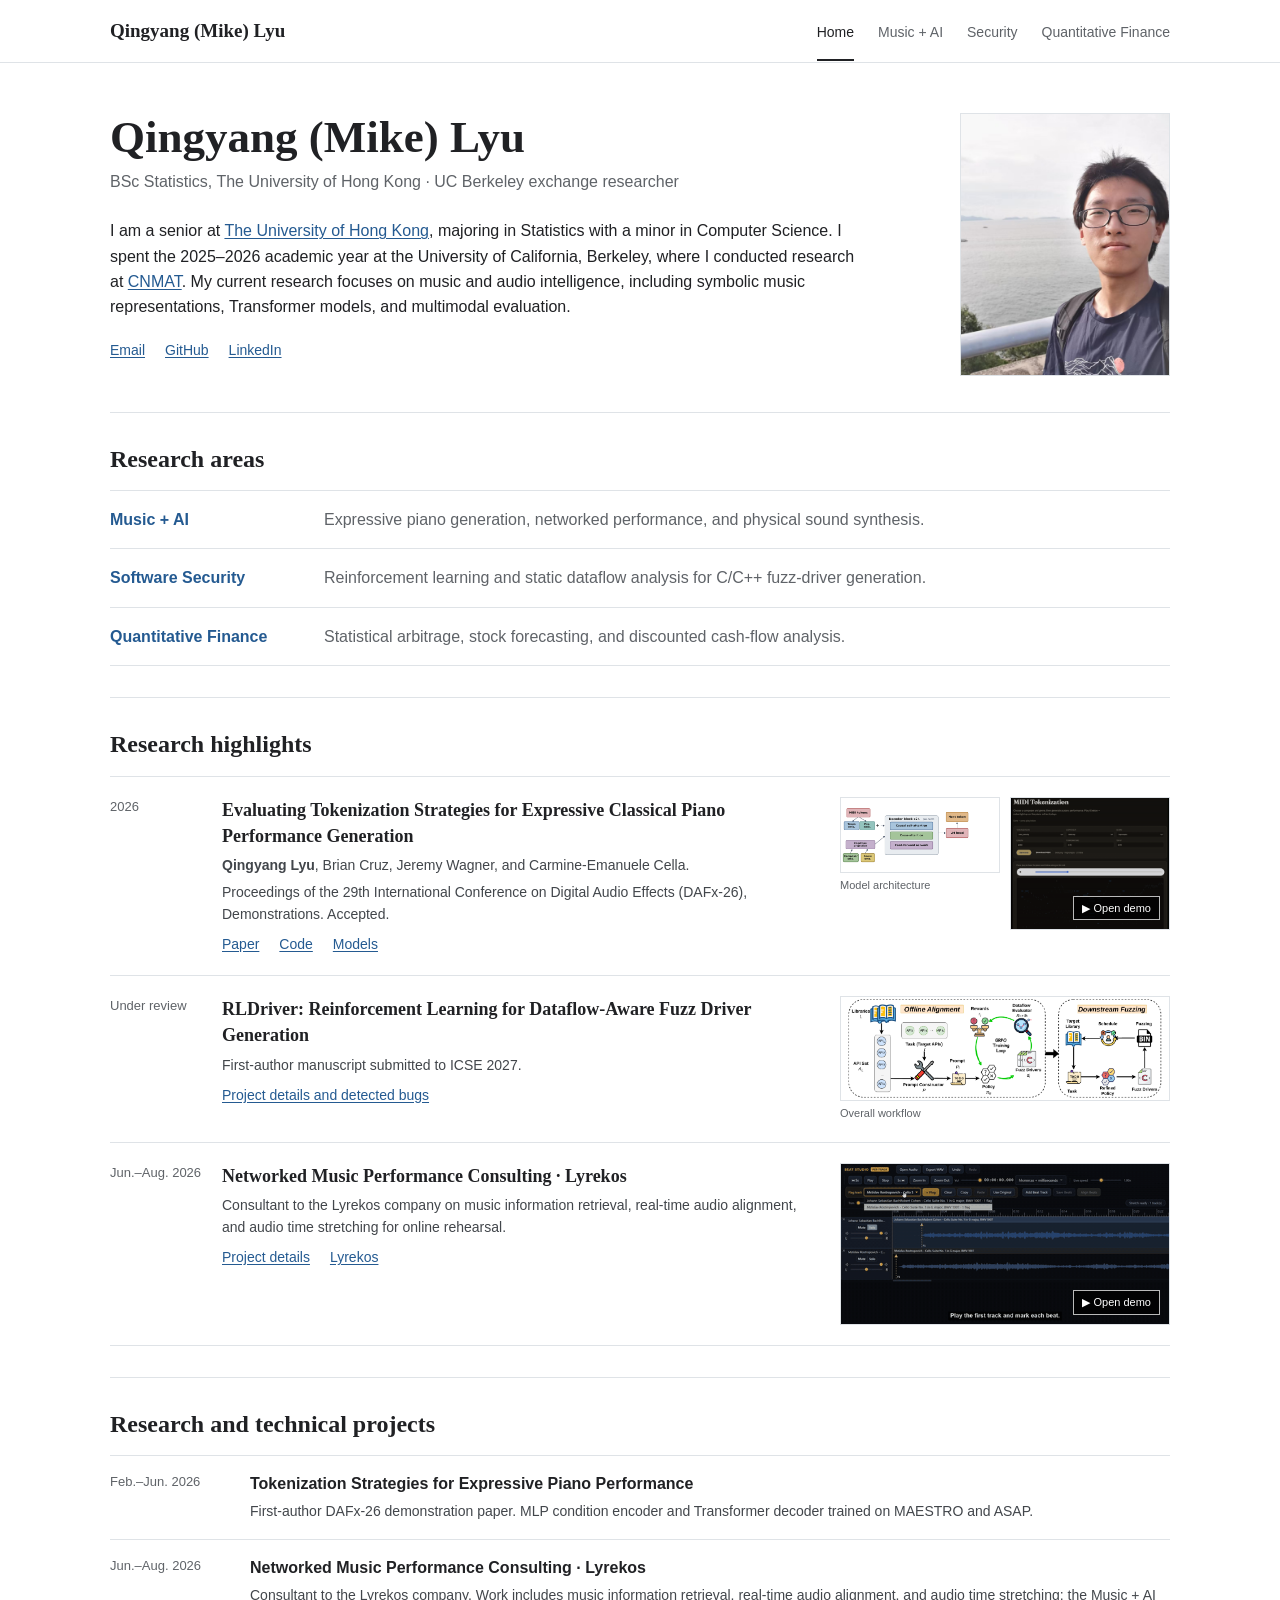
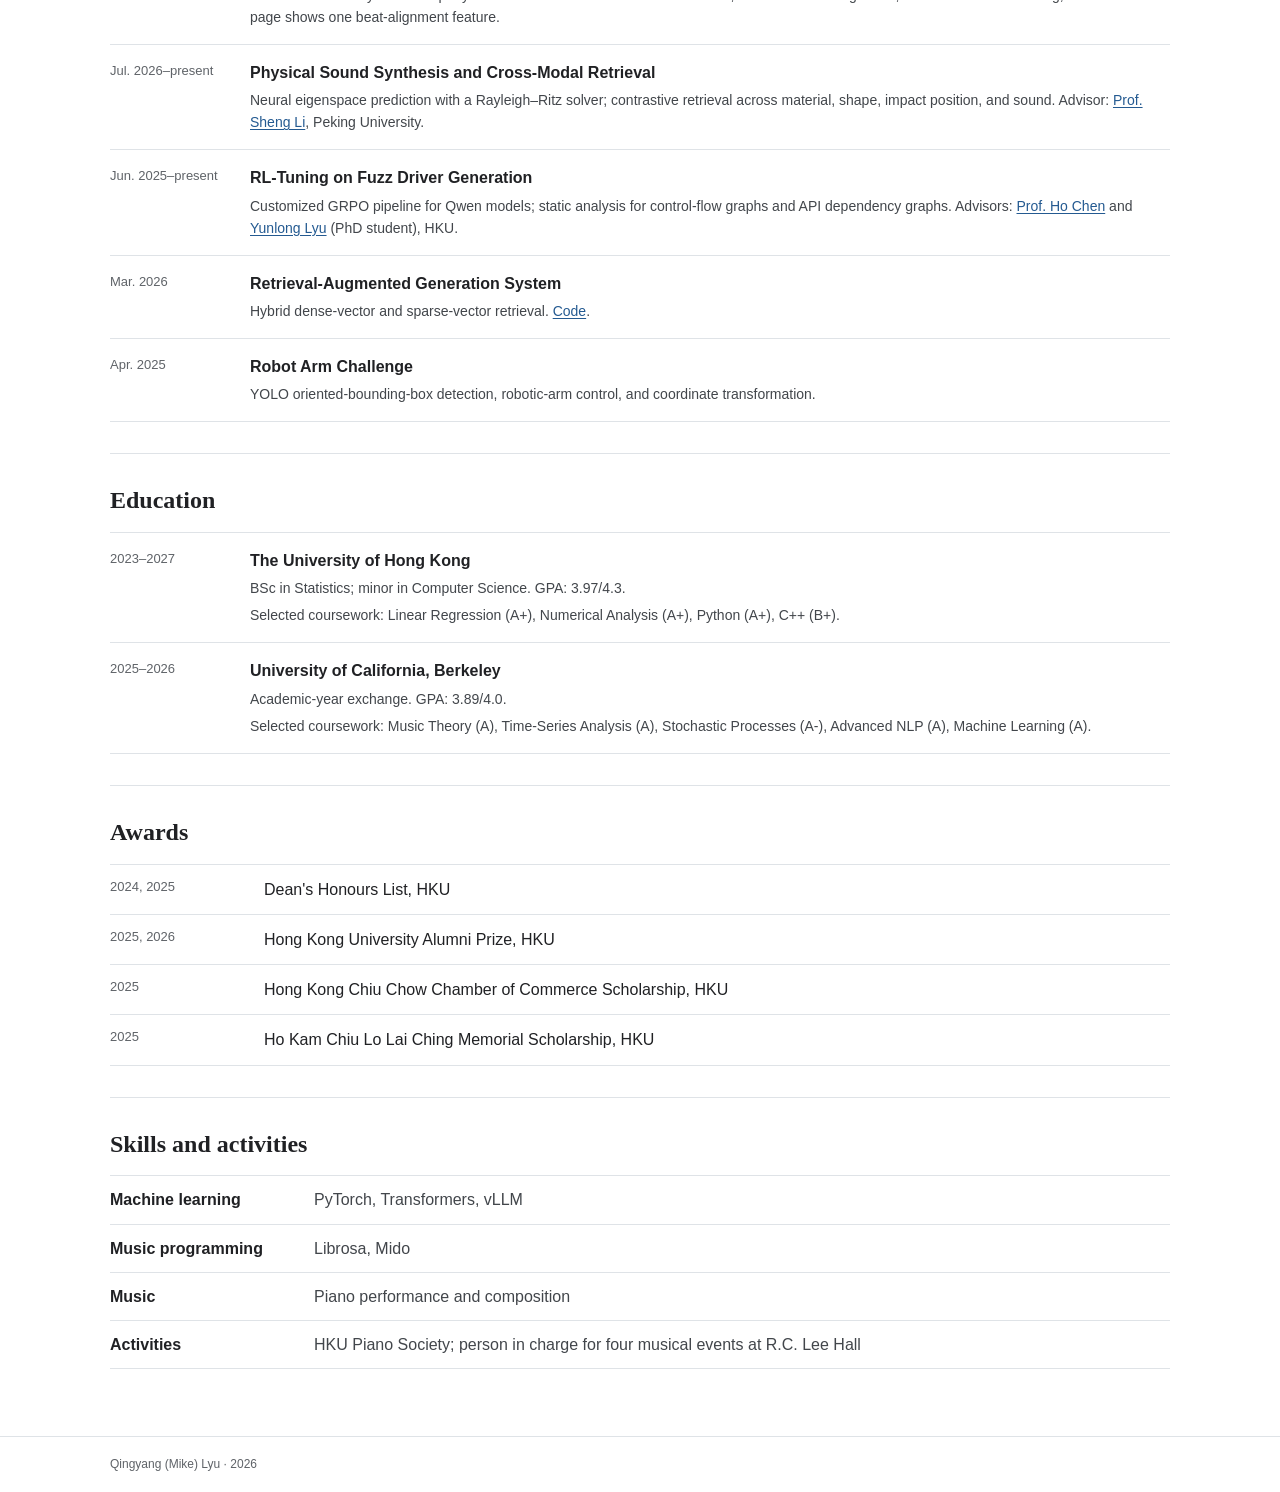
==== commit 05f40688: "Update research highlights and project layouts" ====
--- a/index.html
+++ b/index.html
@@ -6,7 +6,7 @@
     <meta name="description" content="Qingyang (Mike) Lyu — music intelligence, software security, and quantitative modeling." />
     <meta name="theme-color" content="#ffffff" />
     <title>Qingyang (Mike) Lyu</title>
-    <link rel="stylesheet" href="styles.css?v=20260822f" />
+    <link rel="stylesheet" href="styles.css?v=20260825a" />
     <script src="script.js" defer></script>
   </head>
   <body>
@@ -47,16 +47,6 @@
         </div>
       </section>
 
-      <section aria-labelledby="interests-title">
-        <h2 id="interests-title">Research interests</h2>
-        <ul class="plain-list">
-          <li>Expressive piano performance generation and MIDI tokenization</li>
-          <li>Music and audio modeling with Transformers</li>
-          <li>Multimodal learning and evaluation for musical intelligence</li>
-          <li>Networked music performance and physical sound synthesis</li>
-        </ul>
-      </section>
-
       <section aria-labelledby="areas-title">
         <h2 id="areas-title">Research areas</h2>
         <div class="research-index">
@@ -66,8 +56,8 @@
         </div>
       </section>
 
-      <section aria-labelledby="publications-title">
-        <h2 id="publications-title">Publications and manuscripts</h2>
+      <section aria-labelledby="highlights-title">
+        <h2 id="highlights-title">Research highlights</h2>
         <div class="record-list">
           <article class="record publication-record">
             <div class="record-date">2026</div>
@@ -106,15 +96,32 @@
               </a>
             </div>
           </article>
+          <article class="record publication-record">
+            <div class="record-date">Jun.–Aug. 2026</div>
+            <div class="publication-copy">
+              <h3>Networked Music Performance Consulting · Lyrekos</h3>
+              <p>Consultant to the Lyrekos company on music information retrieval, real-time audio alignment, and audio time stretching for online rehearsal.</p>
+              <p class="record-links">
+                <a href="music.html#networked-performance">Project details</a>
+                <a href="https://lyrekos.com/" target="_blank" rel="noreferrer">Lyrekos</a>
+              </p>
+            </div>
+            <div class="publication-media">
+              <button class="demo-preview demo-preview-wide" type="button" data-open-demo="lyrekos-demo-dialog" aria-label="Open the full Lyrekos beat-alignment feature demo">
+                <img src="assets/images/lyrekos-beat-alignment-preview.gif" width="480" height="234" alt="Animated preview of beat labeling and alignment in Lyrekos Beat Studio" />
+                <span class="demo-preview-label"><span aria-hidden="true">▶</span> Open demo</span>
+              </button>
+            </div>
+          </article>
         </div>
       </section>
 
       <section aria-labelledby="projects-title">
         <h2 id="projects-title">Research and technical projects</h2>
         <div class="record-list compact-records">
-          <article class="record"><div class="record-date">Feb. 2026–present</div><div><h3>Tokenization Strategies for Expressive Piano Performance</h3><p>First-author DAFx-26 demonstration paper. MLP condition encoder and Transformer decoder trained on MAESTRO and ASAP.</p></div></article>
-          <article class="record"><div class="record-date">Jun. 2026–present</div><div><h3>Networked Music Performance Consulting · Lyrekos</h3><p>Consultant to the Lyrekos company. Work includes music information retrieval, real-time audio alignment, and audio time stretching; the Music + AI page shows one beat-alignment feature.</p></div></article>
-          <article class="record"><div class="record-date">Ongoing</div><div><h3>Physical Sound Synthesis and Cross-Modal Retrieval</h3><p>Neural eigenspace prediction with a Rayleigh–Ritz solver; contrastive retrieval across material, shape, impact position, and sound. Advisor: <a href="https://www.graphics.pku.edu.cn/xztd/jgfaculty/lisheng/index.htm" target="_blank" rel="noreferrer">Prof. Sheng Li</a>, Peking University.</p></div></article>
+          <article class="record"><div class="record-date">Feb.–Jun. 2026</div><div><h3>Tokenization Strategies for Expressive Piano Performance</h3><p>First-author DAFx-26 demonstration paper. MLP condition encoder and Transformer decoder trained on MAESTRO and ASAP.</p></div></article>
+          <article class="record"><div class="record-date">Jun.–Aug. 2026</div><div><h3>Networked Music Performance Consulting · Lyrekos</h3><p>Consultant to the Lyrekos company. Work includes music information retrieval, real-time audio alignment, and audio time stretching; the Music + AI page shows one beat-alignment feature.</p></div></article>
+          <article class="record"><div class="record-date">Jul. 2026–present</div><div><h3>Physical Sound Synthesis and Cross-Modal Retrieval</h3><p>Neural eigenspace prediction with a Rayleigh–Ritz solver; contrastive retrieval across material, shape, impact position, and sound. Advisor: <a href="https://www.graphics.pku.edu.cn/xztd/jgfaculty/lisheng/index.htm" target="_blank" rel="noreferrer">Prof. Sheng Li</a>, Peking University.</p></div></article>
           <article class="record"><div class="record-date">Jun. 2025–present</div><div><h3>RL-Tuning on Fuzz Driver Generation</h3><p>Customized GRPO pipeline for Qwen models; static analysis for control-flow graphs and API dependency graphs. Advisors: <a href="https://www.cs.hku.hk/index.php/people/academic-staff/chenho" target="_blank" rel="noreferrer">Prof. Ho Chen</a> and <a href="https://yunlongs.cn/" target="_blank" rel="noreferrer">Yunlong Lyu</a> (PhD student), HKU.</p></div></article>
           <article class="record"><div class="record-date">Mar. 2026</div><div><h3>Retrieval-Augmented Generation System</h3><p>Hybrid dense-vector and sparse-vector retrieval. <a href="https://github.com/HLXY-420/cs288-sp26-a3" target="_blank" rel="noreferrer">Code</a>.</p></div></article>
           <article class="record"><div class="record-date">Apr. 2025</div><div><h3>Robot Arm Challenge</h3><p>YOLO oriented-bounding-box detection, robotic-arm control, and coordinate transformation.</p></div></article>
@@ -171,6 +178,21 @@
       <p class="demo-dialog-caption">Generation controls and the piano-roll playback interface used in the project demo.</p>
     </dialog>
 
+    <dialog class="demo-dialog" id="lyrekos-demo-dialog" aria-labelledby="lyrekos-demo-title">
+      <div class="demo-dialog-header">
+        <div>
+          <p class="eyebrow">Feature demo</p>
+          <h2 id="lyrekos-demo-title">Lyrekos Beat Studio alignment</h2>
+        </div>
+        <button class="demo-dialog-close" type="button" data-close-demo aria-label="Close demo">Close</button>
+      </div>
+      <video controls playsinline preload="metadata" poster="assets/images/lyrekos-beat-alignment-feature.jpg">
+        <source src="assets/videos/lyrekos-beat-alignment-feature.mp4" type="video/mp4" />
+        Your browser does not support embedded video.
+      </video>
+      <p class="demo-dialog-caption">Beat labeling and beat-based alignment in Beat Studio, shown as one feature from the Lyrekos consulting work.</p>
+    </dialog>
+
     <footer class="site-footer"><div class="page-shell">Qingyang (Mike) Lyu · <span data-year></span></div></footer>
   </body>
 </html>
--- a/styles.css
+++ b/styles.css
@@ -72,6 +72,7 @@
 .publication-architecture:hover span, .publication-architecture:focus-visible span { color: var(--link); text-decoration: underline; }
 .demo-preview { position: relative; display: block; width: 100%; padding: 0; overflow: hidden; border: 1px solid var(--line); color: #fff; background: #111; cursor: pointer; text-align: left; }
 .demo-preview img { width: 100%; aspect-ratio: 440 / 366; opacity: .88; object-fit: cover; transition: opacity 150ms ease; }
+.demo-preview-wide img { aspect-ratio: 480 / 234; }
 .demo-preview:hover img, .demo-preview:focus-visible img { opacity: .66; }
 .demo-preview:focus-visible { outline: 2px solid var(--link); outline-offset: 2px; }
 .demo-preview-label { position: absolute; right: 9px; bottom: 9px; padding: 4px 8px; border: 1px solid rgba(255,255,255,.72); background: rgba(0,0,0,.78); font-size: 11px; line-height: 1.3; }
@@ -108,6 +109,7 @@
 .project-entry .project-summary { max-width: 860px; font-size: 16px; }
 .project-entry .content { max-width: 860px; }
 .project-layout { display: grid; grid-template-columns: minmax(0, .95fr) minmax(360px, 1.05fr); gap: 34px; align-items: start; }
+.project-media { display: grid; gap: 18px; align-content: start; }
 .figure { margin: 0; }
 .figure img { width: 100%; border: 1px solid var(--line); background: #fff; }
 .figure figcaption { margin-top: 8px; color: var(--muted); font-size: 12px; line-height: 1.5; }
@@ -118,12 +120,15 @@
 .video-figure { max-width: 760px; margin: 22px 0 0; }
 .video-figure video { display: block; width: 100%; height: auto; border: 1px solid var(--line); background: #000; }
 .video-figure figcaption { margin-top: 8px; color: var(--muted); font-size: 12px; line-height: 1.5; }
+.project-media .video-figure, .project-layout > .video-figure { max-width: none; margin: 0; }
 .definition-list { margin: 16px 0 0; border-top: 1px solid var(--line); }
 .definition-list > div { display: grid; grid-template-columns: 210px 1fr; gap: 22px; padding: 12px 0; border-bottom: 1px solid var(--line); }
 .definition-list dt { font-weight: 600; }
 .definition-list dd { margin: 0; color: #42464b; }
 .result-list { margin: 18px 0 0; padding-left: 21px; }
 .result-list li + li { margin-top: 6px; }
+.result-grid { display: grid; grid-template-columns: repeat(2, minmax(0, 1fr)); gap: 8px 42px; }
+.result-grid li + li { margin-top: 0; }
 
 .bug-ledger-wrap { overflow-x: auto; border-top: 1px solid var(--ink); }
 .bug-ledger { min-width: 930px; }
@@ -148,9 +153,11 @@
   .bio-grid { gap: 30px; }
   .profile-photo { max-width: 220px; }
   .project-layout { gap: 24px; }
+  .project-media { gap: 16px; margin-top: 4px; }
   .record-date { margin-bottom: 2px; }
   .publication-record { gap: 9px; }
   .publication-media { width: 100%; max-width: 460px; margin-top: 8px; }
+  .result-grid { grid-template-columns: 1fr; }
 }
 
 @media (max-width: 520px) {
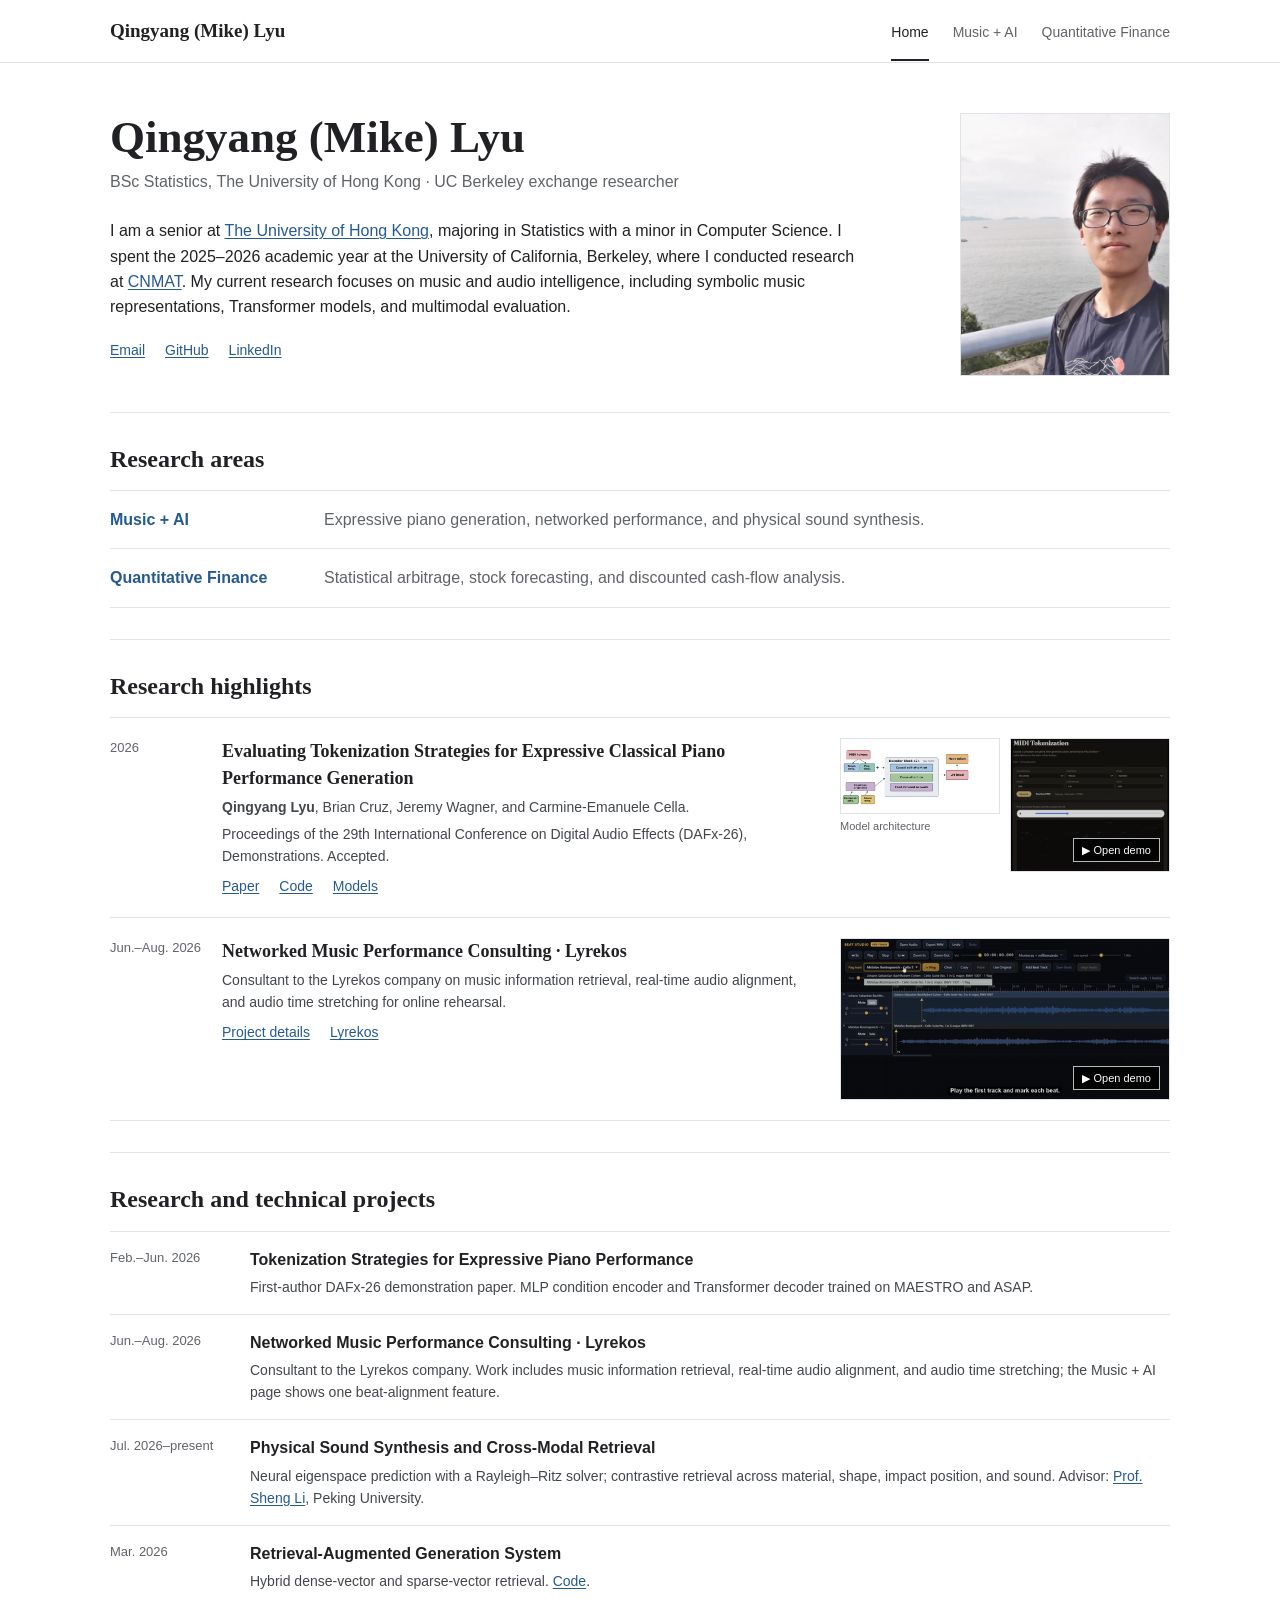
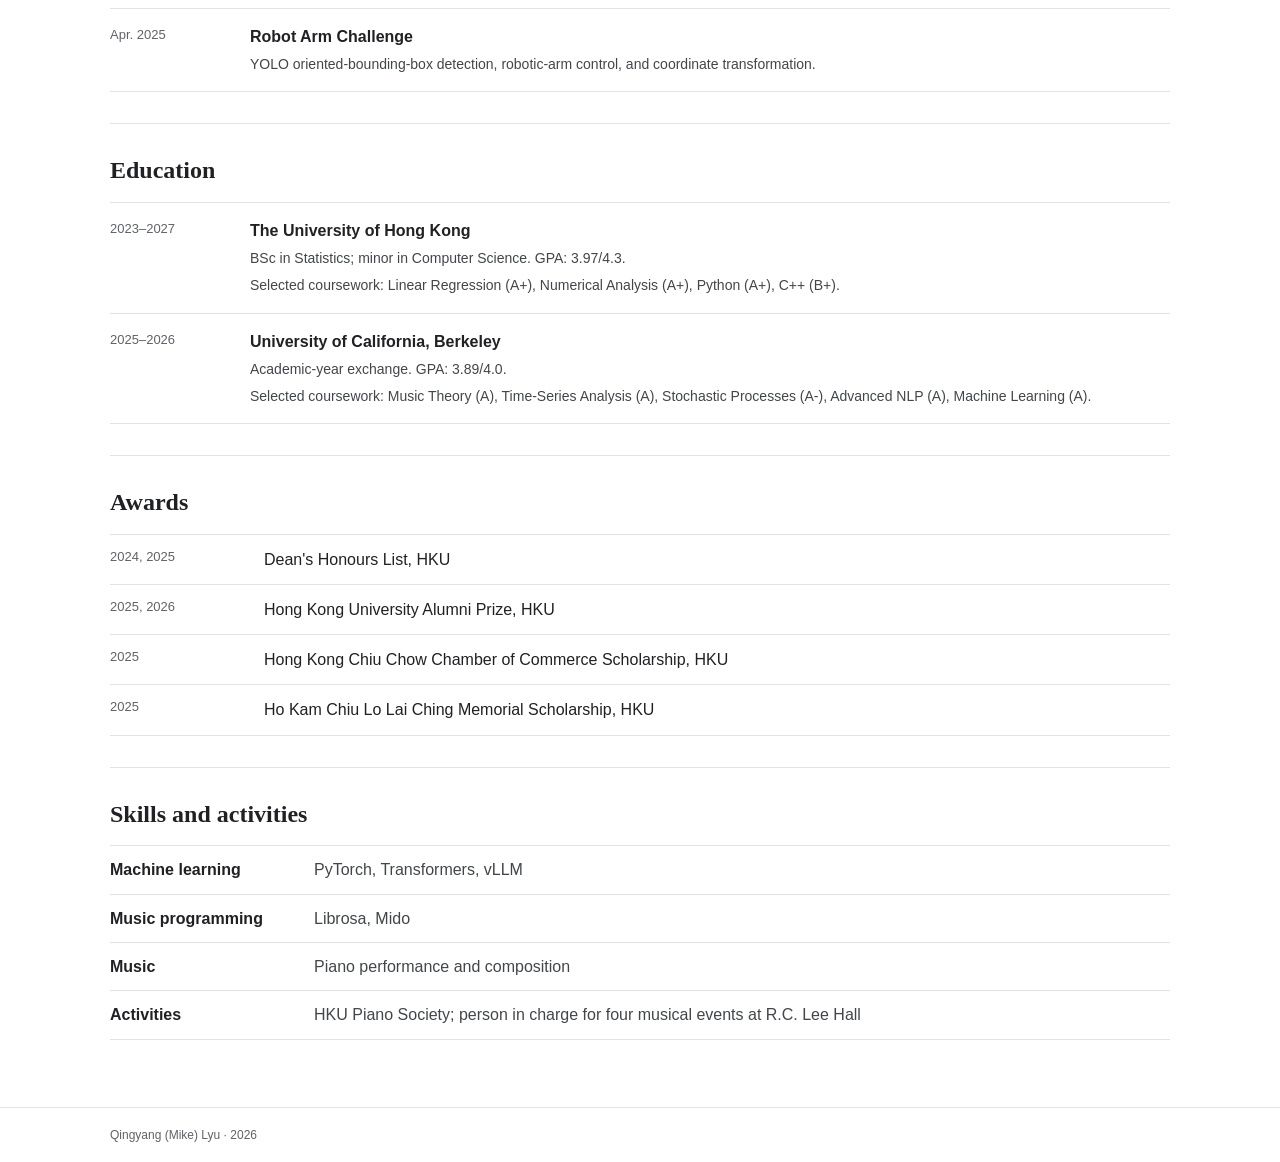
==== commit 2027a3e1: "Withdraw double-anonymous submission content" ====
--- a/index.html
+++ b/index.html
@@ -3,7 +3,7 @@
   <head>
     <meta charset="utf-8" />
     <meta name="viewport" content="width=device-width, initial-scale=1" />
-    <meta name="description" content="Qingyang (Mike) Lyu — music intelligence, software security, and quantitative modeling." />
+    <meta name="description" content="Qingyang (Mike) Lyu — music intelligence, Transformer models, and quantitative modeling." />
     <meta name="theme-color" content="#ffffff" />
     <title>Qingyang (Mike) Lyu</title>
     <link rel="stylesheet" href="styles.css?v=20260825a" />
@@ -18,7 +18,6 @@
         <nav class="site-nav" id="site-nav" aria-label="Primary navigation">
           <a class="is-current" href="index.html" aria-current="page">Home</a>
           <a href="music.html">Music + AI</a>
-          <a href="security.html">Security</a>
           <a href="quant.html">Quantitative Finance</a>
         </nav>
       </div>
@@ -51,7 +50,6 @@
         <h2 id="areas-title">Research areas</h2>
         <div class="research-index">
           <a href="music.html"><strong>Music + AI</strong><span>Expressive piano generation, networked performance, and physical sound synthesis.</span></a>
-          <a href="security.html"><strong>Software Security</strong><span>Reinforcement learning and static dataflow analysis for C/C++ fuzz-driver generation.</span></a>
           <a href="quant.html"><strong>Quantitative Finance</strong><span>Statistical arbitrage, stock forecasting, and discounted cash-flow analysis.</span></a>
         </div>
       </section>
@@ -83,20 +81,6 @@
             </div>
           </article>
           <article class="record publication-record">
-            <div class="record-date">Under review</div>
-            <div class="publication-copy">
-              <h3>RLDriver: Reinforcement Learning for Dataflow-Aware Fuzz Driver Generation</h3>
-              <p>First-author manuscript submitted to ICSE 2027.</p>
-              <p class="record-links"><a href="security.html">Project details and detected bugs</a></p>
-            </div>
-            <div class="publication-media">
-              <a class="publication-architecture" href="security.html" aria-label="View the RLDriver project">
-                <img src="assets/images/security-workflow.png" width="2093" height="653" alt="Overall RLDriver workflow for dataflow-aware fuzz driver generation" />
-                <span>Overall workflow</span>
-              </a>
-            </div>
-          </article>
-          <article class="record publication-record">
             <div class="record-date">Jun.–Aug. 2026</div>
             <div class="publication-copy">
               <h3>Networked Music Performance Consulting · Lyrekos</h3>
@@ -122,7 +106,6 @@
           <article class="record"><div class="record-date">Feb.–Jun. 2026</div><div><h3>Tokenization Strategies for Expressive Piano Performance</h3><p>First-author DAFx-26 demonstration paper. MLP condition encoder and Transformer decoder trained on MAESTRO and ASAP.</p></div></article>
           <article class="record"><div class="record-date">Jun.–Aug. 2026</div><div><h3>Networked Music Performance Consulting · Lyrekos</h3><p>Consultant to the Lyrekos company. Work includes music information retrieval, real-time audio alignment, and audio time stretching; the Music + AI page shows one beat-alignment feature.</p></div></article>
           <article class="record"><div class="record-date">Jul. 2026–present</div><div><h3>Physical Sound Synthesis and Cross-Modal Retrieval</h3><p>Neural eigenspace prediction with a Rayleigh–Ritz solver; contrastive retrieval across material, shape, impact position, and sound. Advisor: <a href="https://www.graphics.pku.edu.cn/xztd/jgfaculty/lisheng/index.htm" target="_blank" rel="noreferrer">Prof. Sheng Li</a>, Peking University.</p></div></article>
-          <article class="record"><div class="record-date">Jun. 2025–present</div><div><h3>RL-Tuning on Fuzz Driver Generation</h3><p>Customized GRPO pipeline for Qwen models; static analysis for control-flow graphs and API dependency graphs. Advisors: <a href="https://www.cs.hku.hk/index.php/people/academic-staff/chenho" target="_blank" rel="noreferrer">Prof. Ho Chen</a> and <a href="https://yunlongs.cn/" target="_blank" rel="noreferrer">Yunlong Lyu</a> (PhD student), HKU.</p></div></article>
           <article class="record"><div class="record-date">Mar. 2026</div><div><h3>Retrieval-Augmented Generation System</h3><p>Hybrid dense-vector and sparse-vector retrieval. <a href="https://github.com/HLXY-420/cs288-sp26-a3" target="_blank" rel="noreferrer">Code</a>.</p></div></article>
           <article class="record"><div class="record-date">Apr. 2025</div><div><h3>Robot Arm Challenge</h3><p>YOLO oriented-bounding-box detection, robotic-arm control, and coordinate transformation.</p></div></article>
         </div>
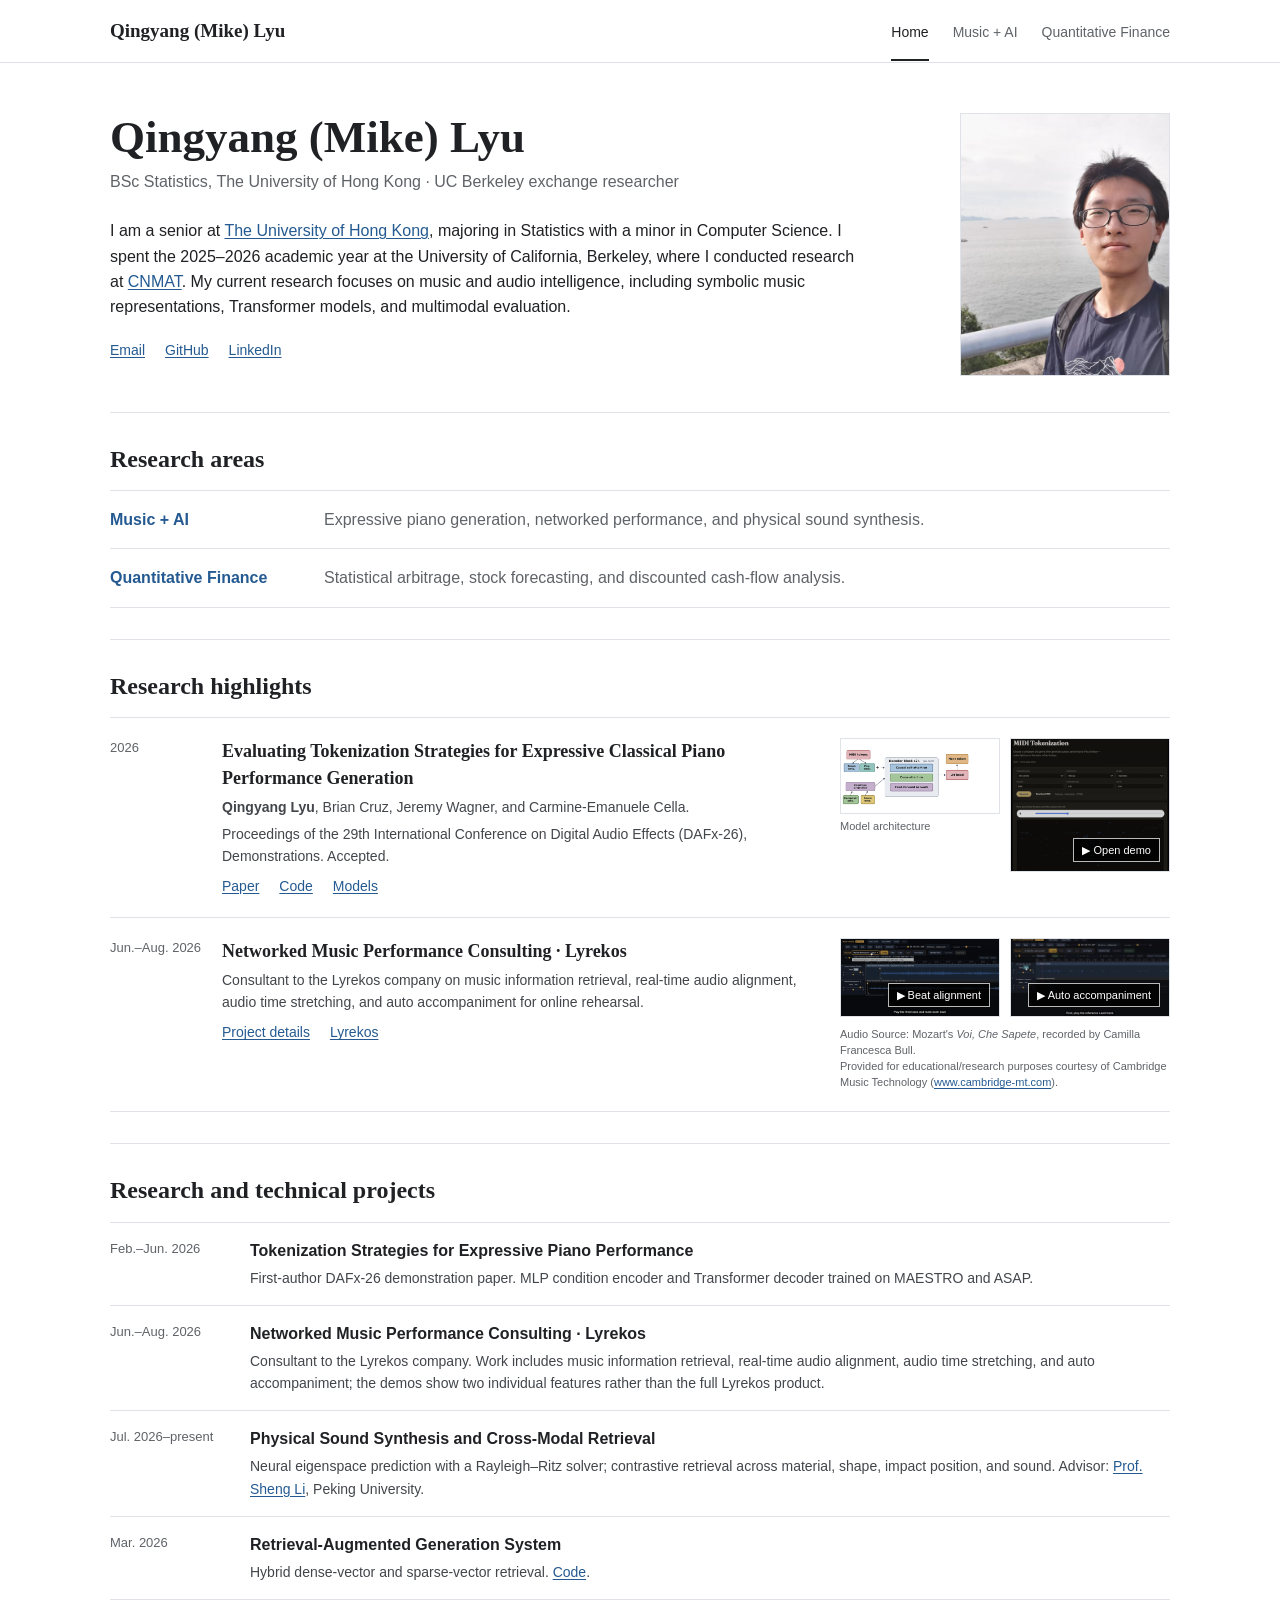
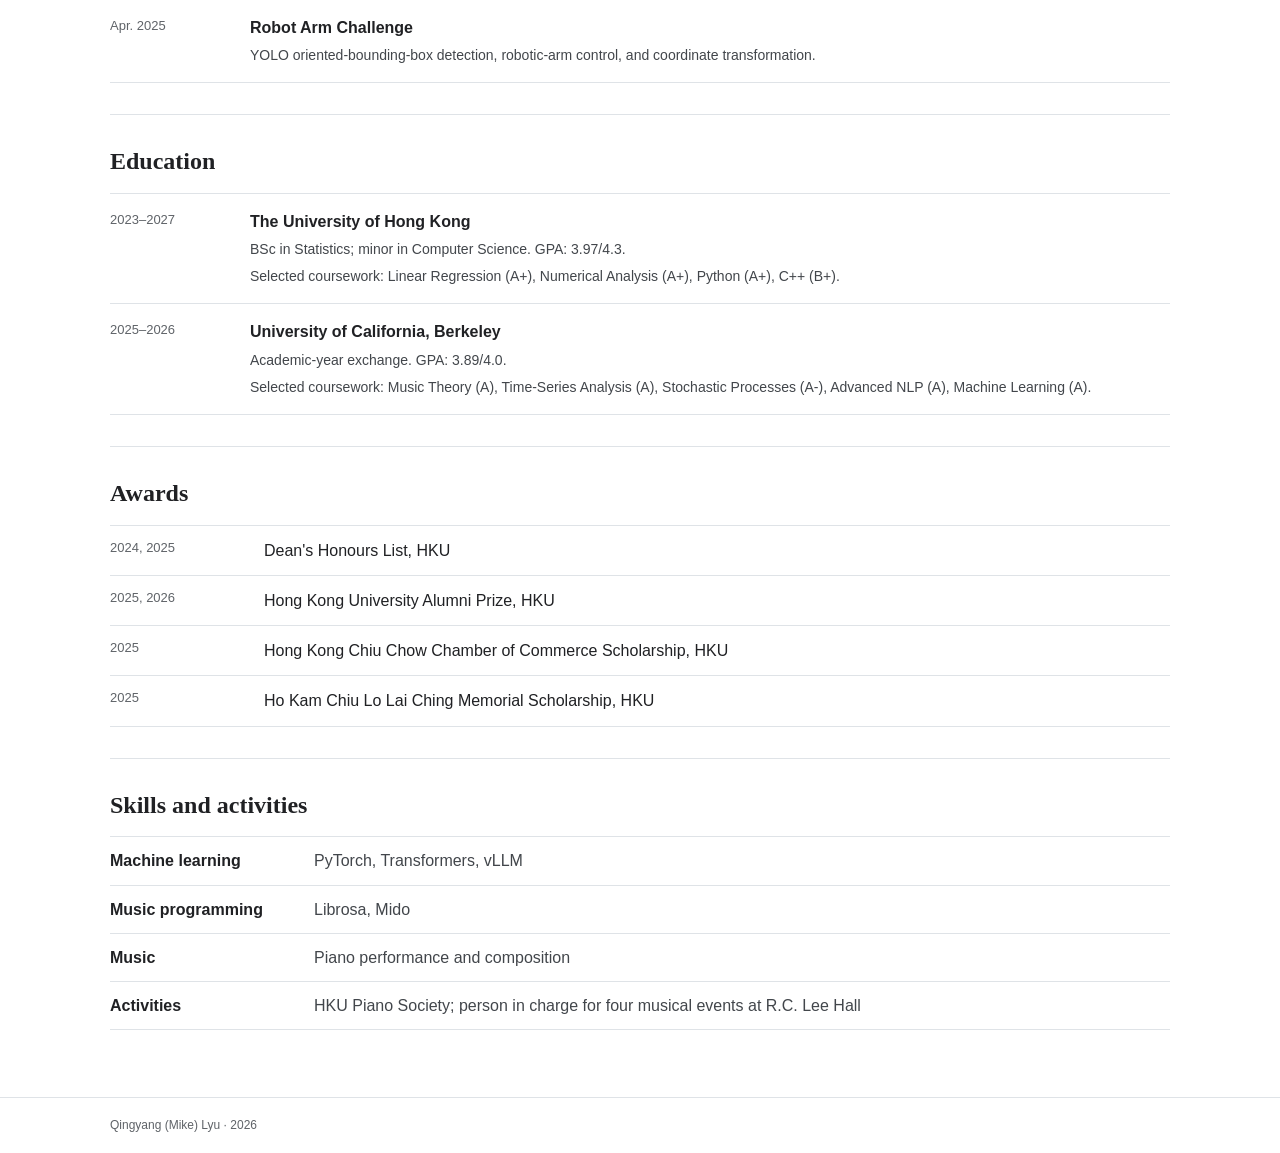
==== commit 5eb7a66c: "Add Lyrekos auto accompaniment demo" ====
--- a/index.html
+++ b/index.html
@@ -6,7 +6,7 @@
     <meta name="description" content="Qingyang (Mike) Lyu — music intelligence, Transformer models, and quantitative modeling." />
     <meta name="theme-color" content="#ffffff" />
     <title>Qingyang (Mike) Lyu</title>
-    <link rel="stylesheet" href="styles.css?v=20260825a" />
+    <link rel="stylesheet" href="styles.css?v=20260827a" />
     <script src="script.js" defer></script>
   </head>
   <body>
@@ -84,17 +84,22 @@
             <div class="record-date">Jun.–Aug. 2026</div>
             <div class="publication-copy">
               <h3>Networked Music Performance Consulting · Lyrekos</h3>
-              <p>Consultant to the Lyrekos company on music information retrieval, real-time audio alignment, and audio time stretching for online rehearsal.</p>
+              <p>Consultant to the Lyrekos company on music information retrieval, real-time audio alignment, audio time stretching, and auto accompaniment for online rehearsal.</p>
               <p class="record-links">
                 <a href="music.html#networked-performance">Project details</a>
                 <a href="https://lyrekos.com/" target="_blank" rel="noreferrer">Lyrekos</a>
               </p>
             </div>
-            <div class="publication-media">
+            <div class="publication-media publication-media-dual">
               <button class="demo-preview demo-preview-wide" type="button" data-open-demo="lyrekos-demo-dialog" aria-label="Open the full Lyrekos beat-alignment feature demo">
                 <img src="assets/images/lyrekos-beat-alignment-preview.gif" width="480" height="234" alt="Animated preview of beat labeling and alignment in Lyrekos Beat Studio" />
-                <span class="demo-preview-label"><span aria-hidden="true">▶</span> Open demo</span>
+                <span class="demo-preview-label"><span aria-hidden="true">▶</span> Beat alignment</span>
               </button>
+              <button class="demo-preview demo-preview-wide" type="button" data-open-demo="lyrekos-accompaniment-dialog" aria-label="Open the full Lyrekos auto-accompaniment demo">
+                <img src="assets/images/lyrekos-auto-accompaniment.jpg" width="1280" height="646" alt="Preview of the Lyrekos auto-accompaniment demo" />
+                <span class="demo-preview-label"><span aria-hidden="true">▶</span> Auto accompaniment</span>
+              </button>
+              <p class="media-credit">Audio Source: Mozart's <cite>Voi, Che Sapete</cite>, recorded by Camilla Francesca Bull.<br />Provided for educational/research purposes courtesy of Cambridge Music Technology (<a href="http://www.cambridge-mt.com" target="_blank" rel="noreferrer">www.cambridge-mt.com</a>).</p>
             </div>
           </article>
         </div>
@@ -104,7 +109,7 @@
         <h2 id="projects-title">Research and technical projects</h2>
         <div class="record-list compact-records">
           <article class="record"><div class="record-date">Feb.–Jun. 2026</div><div><h3>Tokenization Strategies for Expressive Piano Performance</h3><p>First-author DAFx-26 demonstration paper. MLP condition encoder and Transformer decoder trained on MAESTRO and ASAP.</p></div></article>
-          <article class="record"><div class="record-date">Jun.–Aug. 2026</div><div><h3>Networked Music Performance Consulting · Lyrekos</h3><p>Consultant to the Lyrekos company. Work includes music information retrieval, real-time audio alignment, and audio time stretching; the Music + AI page shows one beat-alignment feature.</p></div></article>
+          <article class="record"><div class="record-date">Jun.–Aug. 2026</div><div><h3>Networked Music Performance Consulting · Lyrekos</h3><p>Consultant to the Lyrekos company. Work includes music information retrieval, real-time audio alignment, audio time stretching, and auto accompaniment; the demos show two individual features rather than the full Lyrekos product.</p></div></article>
           <article class="record"><div class="record-date">Jul. 2026–present</div><div><h3>Physical Sound Synthesis and Cross-Modal Retrieval</h3><p>Neural eigenspace prediction with a Rayleigh–Ritz solver; contrastive retrieval across material, shape, impact position, and sound. Advisor: <a href="https://www.graphics.pku.edu.cn/xztd/jgfaculty/lisheng/index.htm" target="_blank" rel="noreferrer">Prof. Sheng Li</a>, Peking University.</p></div></article>
           <article class="record"><div class="record-date">Mar. 2026</div><div><h3>Retrieval-Augmented Generation System</h3><p>Hybrid dense-vector and sparse-vector retrieval. <a href="https://github.com/HLXY-420/cs288-sp26-a3" target="_blank" rel="noreferrer">Code</a>.</p></div></article>
           <article class="record"><div class="record-date">Apr. 2025</div><div><h3>Robot Arm Challenge</h3><p>YOLO oriented-bounding-box detection, robotic-arm control, and coordinate transformation.</p></div></article>
@@ -176,6 +181,21 @@
       <p class="demo-dialog-caption">Beat labeling and beat-based alignment in Beat Studio, shown as one feature from the Lyrekos consulting work.</p>
     </dialog>
 
+    <dialog class="demo-dialog" id="lyrekos-accompaniment-dialog" aria-labelledby="lyrekos-accompaniment-title">
+      <div class="demo-dialog-header">
+        <div>
+          <p class="eyebrow">Feature demo</p>
+          <h2 id="lyrekos-accompaniment-title">Lyrekos auto accompaniment</h2>
+        </div>
+        <button class="demo-dialog-close" type="button" data-close-demo aria-label="Close demo">Close</button>
+      </div>
+      <video controls playsinline preload="metadata" poster="assets/images/lyrekos-auto-accompaniment.jpg">
+        <source src="assets/videos/lyrekos-auto-accompaniment.mp4" type="video/mp4" />
+        Your browser does not support embedded video.
+      </video>
+      <p class="demo-dialog-caption">Audio Source: Mozart's <cite>Voi, Che Sapete</cite>, recorded by Camilla Francesca Bull.<br />Provided for educational/research purposes courtesy of Cambridge Music Technology (<a href="http://www.cambridge-mt.com" target="_blank" rel="noreferrer">www.cambridge-mt.com</a>).</p>
+    </dialog>
+
     <footer class="site-footer"><div class="page-shell">Qingyang (Mike) Lyu · <span data-year></span></div></footer>
   </body>
 </html>
--- a/styles.css
+++ b/styles.css
@@ -66,6 +66,10 @@
 .publication-copy { min-width: 0; }
 .publication-media { display: grid; gap: 12px; }
 .publication-media-split { grid-template-columns: repeat(2, minmax(0, 1fr)); align-items: start; gap: 10px; }
+.publication-media-dual { grid-template-columns: repeat(2, minmax(0, 1fr)); align-items: start; gap: 10px; }
+.publication-media .media-credit { grid-column: 1 / -1; margin: 0; color: var(--muted); font-size: 11px; line-height: 1.45; }
+.media-credit cite { font-style: italic; }
+.media-credit a { font-size: inherit; }
 .publication-architecture { display: block; color: var(--muted); font-size: 11px; line-height: 1.45; text-decoration: none; }
 .publication-architecture img { width: 100%; min-height: 76px; border: 1px solid var(--line); background: #fff; object-fit: contain; }
 .publication-architecture span { display: block; margin-top: 5px; }
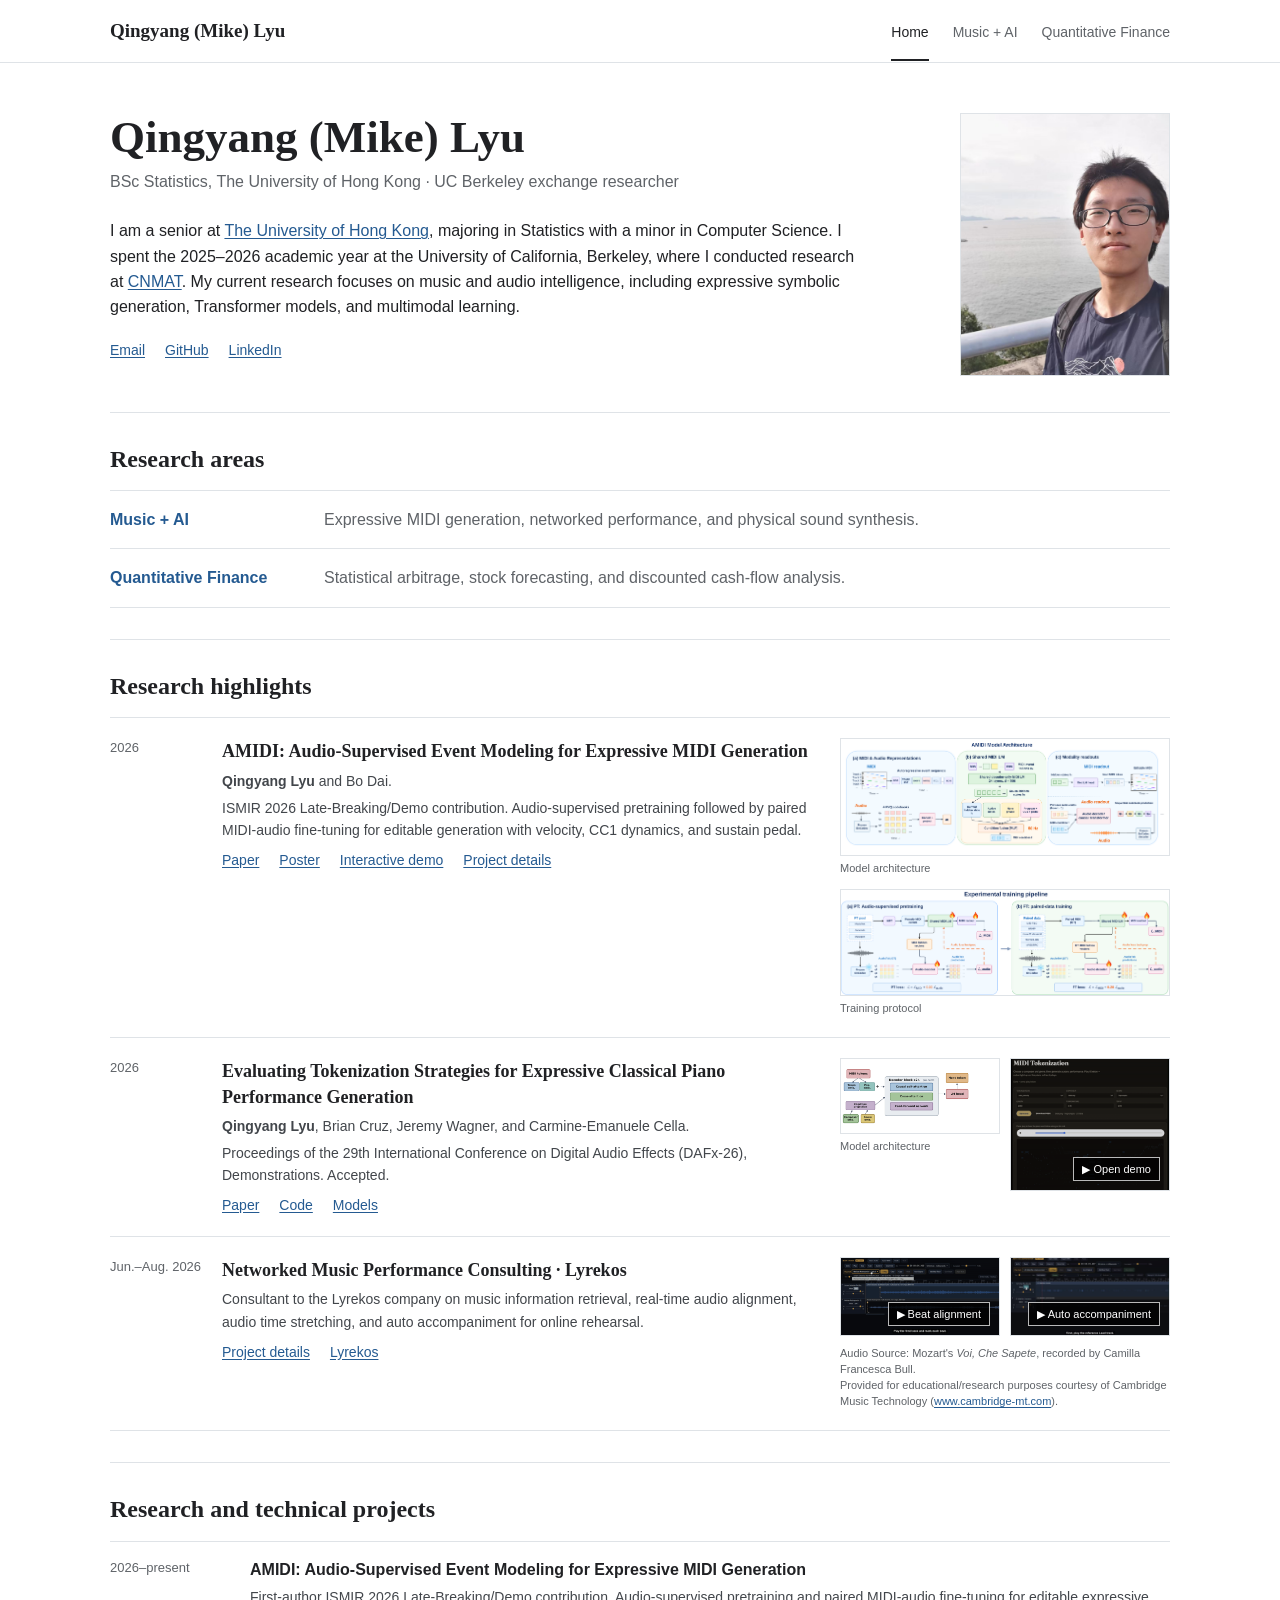
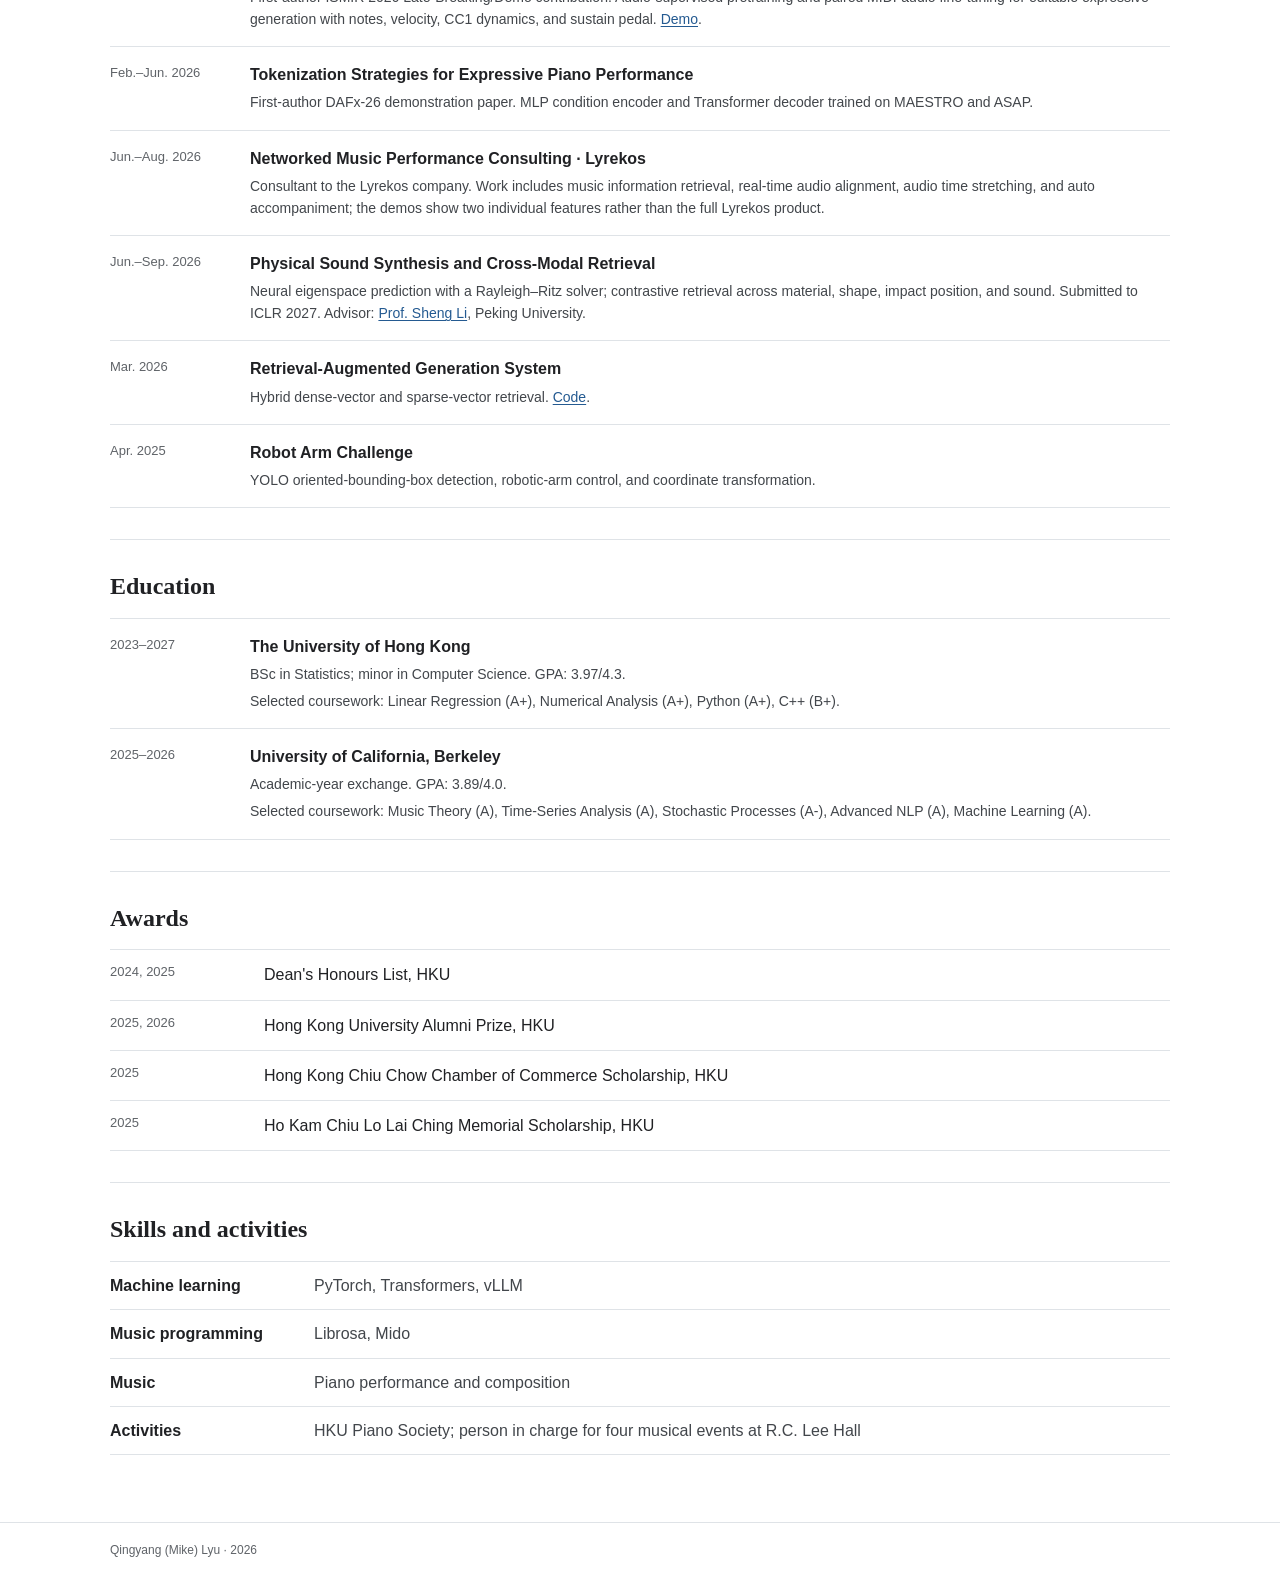
==== commit 242d297a: "Update music research highlights" ====
--- a/index.html
+++ b/index.html
@@ -34,7 +34,7 @@
               majoring in Statistics with a minor in Computer Science. I spent the 2025–2026 academic year at the
               University of California, Berkeley, where I conducted research at
               <a href="https://cnmat.berkeley.edu/" target="_blank" rel="noreferrer">CNMAT</a>. My current research focuses on
-              music and audio intelligence, including symbolic music representations, Transformer models, and multimodal evaluation.
+              music and audio intelligence, including expressive symbolic generation, Transformer models, and multimodal learning.
             </p>
             <p class="inline-links">
               <a href="mailto:u3612707@connect.hku.hk">Email</a>
@@ -49,7 +49,7 @@
       <section aria-labelledby="areas-title">
         <h2 id="areas-title">Research areas</h2>
         <div class="research-index">
-          <a href="music.html"><strong>Music + AI</strong><span>Expressive piano generation, networked performance, and physical sound synthesis.</span></a>
+          <a href="music.html"><strong>Music + AI</strong><span>Expressive MIDI generation, networked performance, and physical sound synthesis.</span></a>
           <a href="quant.html"><strong>Quantitative Finance</strong><span>Statistical arbitrage, stock forecasting, and discounted cash-flow analysis.</span></a>
         </div>
       </section>
@@ -57,6 +57,30 @@
       <section aria-labelledby="highlights-title">
         <h2 id="highlights-title">Research highlights</h2>
         <div class="record-list">
+          <article class="record publication-record">
+            <div class="record-date">2026</div>
+            <div class="publication-copy">
+              <h3>AMIDI: Audio-Supervised Event Modeling for Expressive MIDI Generation</h3>
+              <p><strong>Qingyang Lyu</strong> and Bo Dai.</p>
+              <p>ISMIR 2026 Late-Breaking/Demo contribution. Audio-supervised pretraining followed by paired MIDI-audio fine-tuning for editable generation with velocity, CC1 dynamics, and sustain pedal.</p>
+              <p class="record-links">
+                <a href="assets/papers/amidi-ismir-2026-lbd.pdf" target="_blank">Paper</a>
+                <a href="assets/papers/amidi-ismir-2026-poster.pdf" target="_blank">Poster</a>
+                <a href="https://temporary-brisk-iron-dzj8a7y.vercel.app/" target="_blank" rel="noreferrer">Interactive demo</a>
+                <a href="music.html#amidi">Project details</a>
+              </p>
+            </div>
+            <div class="publication-media">
+              <a class="publication-architecture" href="music.html#amidi" aria-label="View the AMIDI project and model architecture">
+                <img src="assets/images/amidi-model-architecture.png" width="2661" height="940" alt="AMIDI architecture with expressive MIDI events, a shared causal MIDI language model, and MIDI and audio readouts" />
+                <span>Model architecture</span>
+              </a>
+              <a class="publication-architecture" href="music.html#amidi" aria-label="View the AMIDI audio-supervised training protocol">
+                <img src="assets/images/amidi-training-pipeline.png" width="2757" height="879" alt="AMIDI training pipeline with audio-supervised pretraining and paired-data fine-tuning" />
+                <span>Training protocol</span>
+              </a>
+            </div>
+          </article>
           <article class="record publication-record">
             <div class="record-date">2026</div>
             <div class="publication-copy">
@@ -108,9 +132,10 @@
       <section aria-labelledby="projects-title">
         <h2 id="projects-title">Research and technical projects</h2>
         <div class="record-list compact-records">
+          <article class="record"><div class="record-date">2026–present</div><div><h3>AMIDI: Audio-Supervised Event Modeling for Expressive MIDI Generation</h3><p>First-author ISMIR 2026 Late-Breaking/Demo contribution. Audio-supervised pretraining and paired MIDI-audio fine-tuning for editable expressive generation with notes, velocity, CC1 dynamics, and sustain pedal. <a href="https://temporary-brisk-iron-dzj8a7y.vercel.app/" target="_blank" rel="noreferrer">Demo</a>.</p></div></article>
           <article class="record"><div class="record-date">Feb.–Jun. 2026</div><div><h3>Tokenization Strategies for Expressive Piano Performance</h3><p>First-author DAFx-26 demonstration paper. MLP condition encoder and Transformer decoder trained on MAESTRO and ASAP.</p></div></article>
           <article class="record"><div class="record-date">Jun.–Aug. 2026</div><div><h3>Networked Music Performance Consulting · Lyrekos</h3><p>Consultant to the Lyrekos company. Work includes music information retrieval, real-time audio alignment, audio time stretching, and auto accompaniment; the demos show two individual features rather than the full Lyrekos product.</p></div></article>
-          <article class="record"><div class="record-date">Jul. 2026–present</div><div><h3>Physical Sound Synthesis and Cross-Modal Retrieval</h3><p>Neural eigenspace prediction with a Rayleigh–Ritz solver; contrastive retrieval across material, shape, impact position, and sound. Advisor: <a href="https://www.graphics.pku.edu.cn/xztd/jgfaculty/lisheng/index.htm" target="_blank" rel="noreferrer">Prof. Sheng Li</a>, Peking University.</p></div></article>
+          <article class="record"><div class="record-date">Jun.–Sep. 2026</div><div><h3>Physical Sound Synthesis and Cross-Modal Retrieval</h3><p>Neural eigenspace prediction with a Rayleigh–Ritz solver; contrastive retrieval across material, shape, impact position, and sound. Submitted to ICLR 2027. Advisor: <a href="https://www.graphics.pku.edu.cn/xztd/jgfaculty/lisheng/index.htm" target="_blank" rel="noreferrer">Prof. Sheng Li</a>, Peking University.</p></div></article>
           <article class="record"><div class="record-date">Mar. 2026</div><div><h3>Retrieval-Augmented Generation System</h3><p>Hybrid dense-vector and sparse-vector retrieval. <a href="https://github.com/HLXY-420/cs288-sp26-a3" target="_blank" rel="noreferrer">Code</a>.</p></div></article>
           <article class="record"><div class="record-date">Apr. 2025</div><div><h3>Robot Arm Challenge</h3><p>YOLO oriented-bounding-box detection, robotic-arm control, and coordinate transformation.</p></div></article>
         </div>
